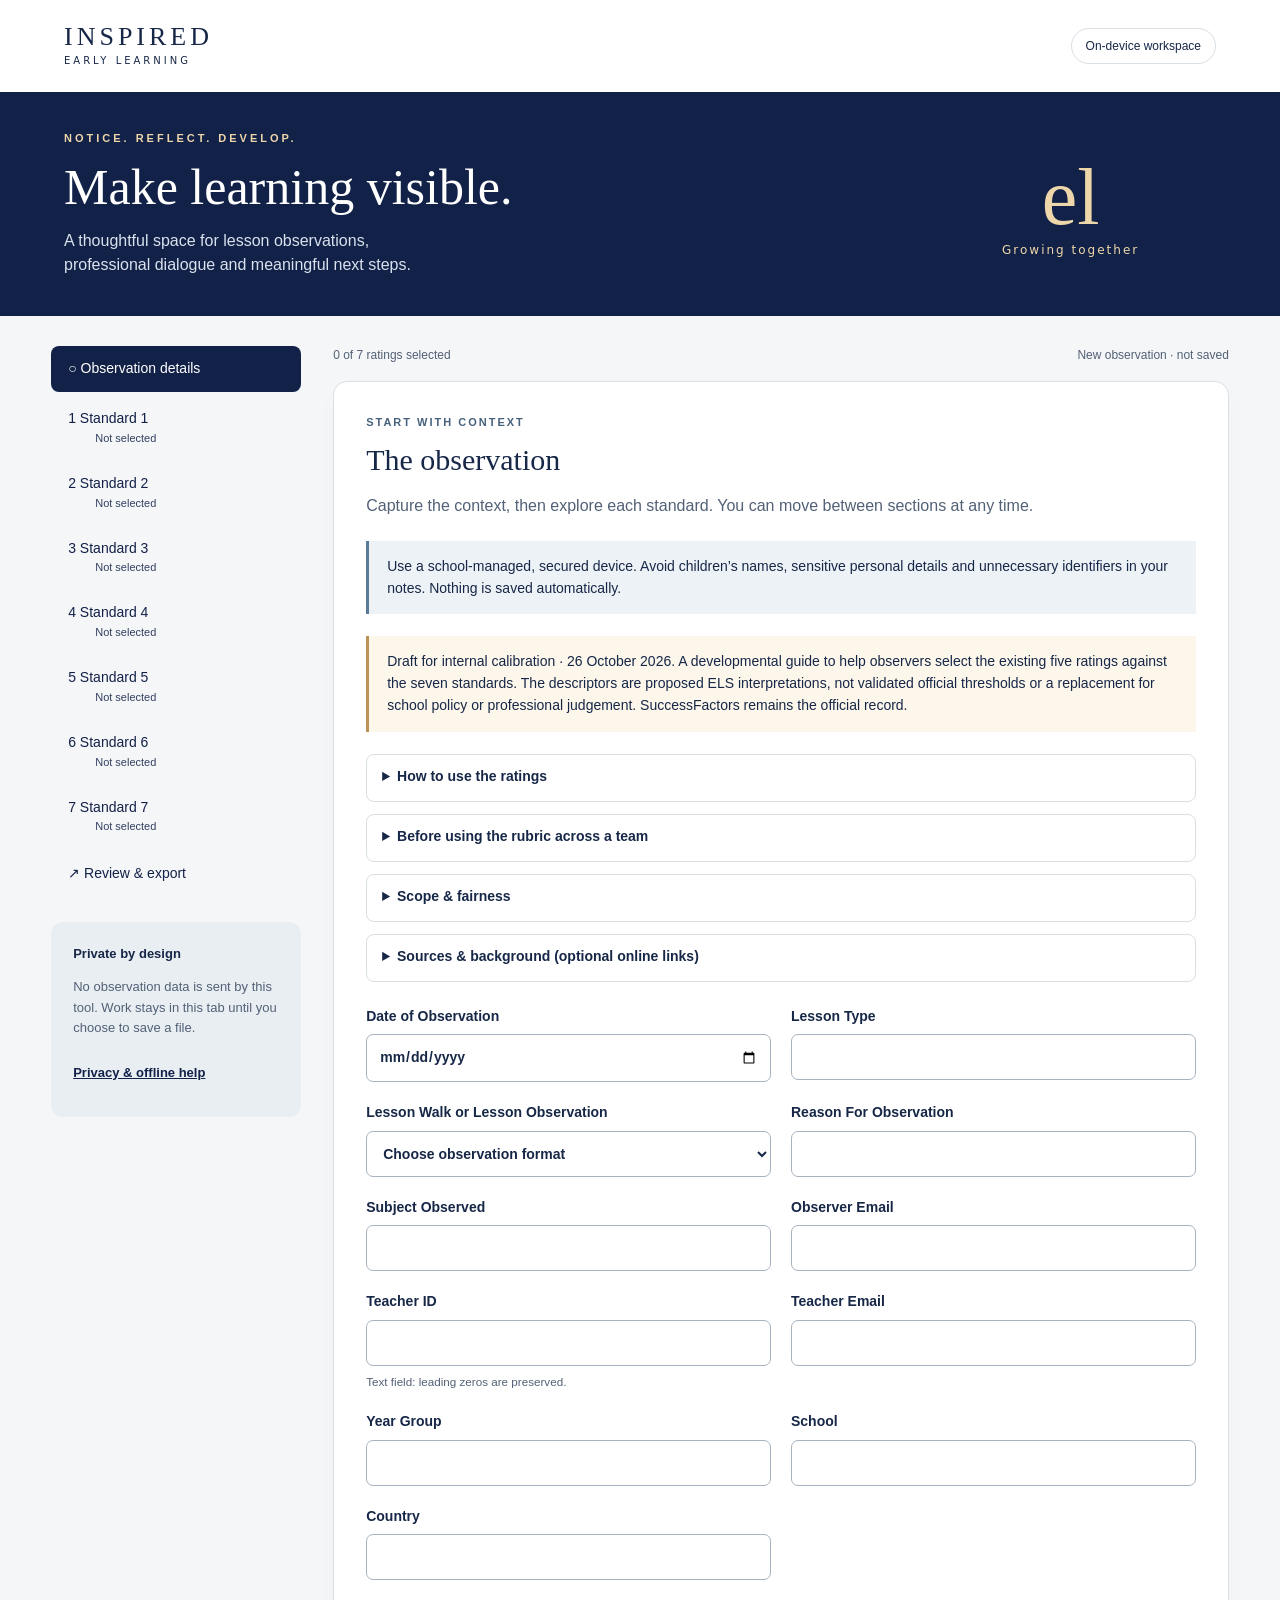
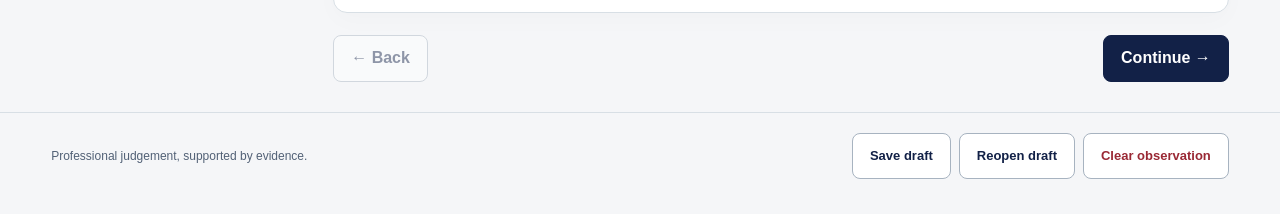
==== offline-laptop.html @ 395533f6 "Publish blank ELS observation companion with offline rubric and local export" ====
<!doctype html><html lang="en"><head><meta charset="utf-8"><meta name="viewport" content="width=device-width,initial-scale=1"><meta name="theme-color" content="#122147"><meta http-equiv="Content-Security-Policy" content="default-src 'none'; script-src 'self' 'unsafe-inline'; style-src 'self' 'unsafe-inline'; img-src 'self' data:; connect-src 'self'; worker-src 'self'; manifest-src 'self'; base-uri 'none'; form-action 'none'"><title>Early Learning • Lesson observation</title><style>:root{--navy:#122147;--blue:#5b7a95;--gold:#eed6ab;--ink:#172747;--muted:#526176;--line:#d8dfe5;--paper:#f5f6f8}*{box-sizing:border-box}body{margin:0;font:16px/1.55 -apple-system,BlinkMacSystemFont,"Segoe UI",sans-serif;color:var(--ink);background:var(--paper)}button,input,textarea,select{font:inherit}button{cursor:pointer;border:1px solid #a7b3c0;border-radius:8px;padding:10px 17px;min-height:46px;background:white;color:var(--navy);font-weight:600}button:hover{background:#edf1f5}button.primary{background:var(--navy);color:white;border-color:var(--navy)}button:disabled{opacity:.45;cursor:default}:focus-visible{outline:3px solid #1b75bb;outline-offset:3px}header{padding:22px max(5vw,20px);display:flex;justify-content:space-between;align-items:center;background:white}.brand{font:26px Georgia,serif;letter-spacing:4px}.brand span{display:block;font:10px/1.8 system-ui;letter-spacing:3px}.privacy-pill{font-size:12px;border:1px solid var(--line);border-radius:30px;padding:8px 14px}.hero{background:var(--navy);color:white;padding:38px max(5vw,20px);display:flex;justify-content:space-between;align-items:center}.eyebrow{font-size:11px;letter-spacing:3px;color:var(--gold);font-weight:700}h1{font:clamp(32px,4vw,50px)/1.15 Georgia,serif;margin:12px 0}h2{font:30px/1.25 Georgia,serif;margin:10px 0 16px}h3{font-size:19px}.hero p{color:#d9e2ee;margin:12px 0 0}.hero-mark{font:80px Georgia;color:var(--gold);text-align:center;padding-right:6vw}.hero-mark span{display:block;font:12px system-ui;letter-spacing:2px}.workspace{max-width:1400px;margin:auto;padding:30px max(4vw,20px);display:grid;grid-template-columns:250px minmax(0,1fr);gap:32px}nav{display:grid;gap:6px}nav button{text-align:left;border:0;background:transparent;font-size:14px;font-weight:500}nav button.active{background:var(--navy);color:white}nav small{display:block;font-size:11px;opacity:.85;margin-left:27px}.privacy-card{padding:22px;background:#e9eef3;border-radius:12px;margin-top:25px;font-size:13px}.privacy-card p{color:var(--muted)}.link{border:0;padding:0;min-height:44px;text-decoration:underline;background:transparent;font-size:13px}.statusbar{display:flex;justify-content:space-between;gap:15px;font-size:12px;color:var(--muted);margin-bottom:16px}section{background:white;padding:32px;border:1px solid var(--line);border-radius:14px;box-shadow:0 8px 24px #12214705}.intro{color:var(--muted);max-width:760px}.section-tag{font-size:11px;letter-spacing:2px;text-transform:uppercase;color:#46617c;font-weight:700}.grid{display:grid;grid-template-columns:1fr 1fr;gap:20px}.field{display:flex;flex-direction:column;gap:7px;font-size:14px;font-weight:600}.field small{font-weight:400;color:var(--muted)}input,select,textarea{width:100%;border:1px solid #a7b3c0;border-radius:7px;padding:11px 12px;background:white;color:var(--ink);min-height:46px}textarea{resize:vertical;min-height:110px;line-height:1.5}.field.wide{grid-column:1/-1}.notice{border-left:3px solid var(--blue);background:#edf2f6;padding:15px 18px;font-size:14px;margin:22px 0}.notice.warm{background:#fcf6eb;border-color:#bc9154}.ratings{border:0;padding:0;margin:26px 0}.ratings legend{font-weight:700;margin-bottom:12px}.rating{display:grid;grid-template-columns:23px 1fr;gap:10px;border:1px solid var(--line);border-radius:9px;padding:16px;margin:10px 0;cursor:pointer}.rating:has(input:checked){background:#eef3f8;border:2px solid var(--navy);padding:15px}.rating input{width:20px;min-height:20px;margin:3px 0;accent-color:var(--navy)}.rating strong{display:block;font-size:15px}.rating p{font-size:14px;color:#46576b;margin:7px 0 0}.navigation{display:flex;justify-content:space-between;margin-top:22px}footer{max-width:1400px;margin:auto;padding:20px max(4vw,20px) 35px;border-top:1px solid var(--line);display:flex;gap:20px;align-items:center;justify-content:space-between;font-size:12px;color:var(--muted)}footer div{display:flex;gap:8px;flex-wrap:wrap}footer button{font-size:13px}.danger{color:#9a2935}.review-item{border-bottom:1px solid var(--line);padding:18px 0}.review-item h3{margin:0}.review-item p{white-space:pre-wrap;overflow-wrap:anywhere}.review-top{display:flex;align-items:center;justify-content:space-between;gap:12px}.badge{font-size:12px;border-radius:20px;background:#edf2f6;padding:6px 10px;display:inline-block;margin-top:8px}.actions{display:flex;gap:12px;flex-wrap:wrap}dialog{border:0;border-radius:14px;max-width:620px;width:calc(100% - 32px);padding:28px;color:var(--ink)}dialog::backdrop{background:#12214788}.dialog-actions{display:flex;justify-content:flex-end;gap:10px;margin-top:25px}.skip{position:absolute;top:-100px}.skip:focus{top:10px;background:white;padding:12px;z-index:10}dl{display:grid;grid-template-columns:1fr 1fr;gap:8px}dt{font-weight:600}dd{margin:0;overflow-wrap:anywhere}.fine{font-size:12px;color:var(--muted)}@media(max-width:900px){.workspace{grid-template-columns:1fr;gap:20px}nav{display:flex;overflow:auto;padding-bottom:8px}nav button{white-space:nowrap;flex-shrink:0}nav small{display:none}.privacy-card{display:block;margin-top:8px;padding:0;background:transparent}.privacy-card strong,.privacy-card p{display:none}.hero-mark{display:none}.workspace{padding:20px}.statusbar{flex-wrap:wrap}footer{flex-direction:column;align-items:flex-start}}@media(max-width:560px){header{padding:16px 20px}.privacy-pill{font-size:10px;padding:6px 9px}.brand{font-size:22px}.hero{padding:28px 20px}.hero p{font-size:14px}.grid{grid-template-columns:1fr}section{padding:22px 18px}.workspace{padding:16px 12px}h2{font-size:26px}footer{padding:20px 14px}.review-top{align-items:flex-start}dl{grid-template-columns:1fr}dd{margin-bottom:10px}}@media print{header,.hero,aside,footer,.navigation,.statusbar,.actions,.review-top button{display:none}.workspace{display:block;padding:0}section{border:0;box-shadow:none}.review-item{break-inside:avoid}}
details{border:1px solid var(--line);border-radius:8px;margin:12px 0;padding:0 15px;font-size:14px}summary{cursor:pointer;min-height:46px;padding:11px 0;font-weight:600}details p{color:#46576b}details a{color:#195d93;text-decoration:underline}.rating{display:block;padding:0 16px}.rating:has(input:checked){padding:0 15px}.rating-choice{display:flex;align-items:center;gap:12px;min-height:58px;cursor:pointer}.rating details{border:0;border-top:1px solid var(--line);border-radius:0;margin:0;padding:0}.rating details summary{font-weight:400;color:#36516b}.rating input{flex-shrink:0}.grid{margin-top:24px}
aside,main,.grid,.field{min-width:0}section{overflow-wrap:anywhere}@media(max-width:900px){.workspace{grid-template-columns:minmax(0,1fr)}}
</style></head><body>
<a href="#main" class="skip">Skip to observation</a><header><div class="brand">INSPIRED <span>EARLY LEARNING</span></div><div class="privacy-pill">On-device workspace</div></header>
<div class="hero"><div><div class="eyebrow">NOTICE. REFLECT. DEVELOP.</div><h1>Make learning visible.</h1><p>A thoughtful space for lesson observations,<br>professional dialogue and meaningful next steps.</p></div><div class="hero-mark" aria-hidden="true">el<span>Growing together</span></div></div>
<div class="workspace"><aside><nav aria-label="Observation steps" id="steps"></nav><div class="privacy-card"><strong>Private by design</strong><p>No observation data is sent by this tool. Work stays in this tab until you choose to save a file.</p><button class="link" id="privacy">Privacy & offline help</button></div></aside><main id="main" tabindex="-1"><div class="statusbar"><span id="progress"></span><span id="saveStatus" role="status">New observation · not saved</span></div><section id="view"></section><div class="navigation"><button id="back">← Back</button><button id="next" class="primary">Continue →</button></div></main></div>
<footer><span>Professional judgement, supported by evidence.</span><div><button id="save">Save draft</button><button id="open">Reopen draft</button><button id="reset" class="danger">Clear observation</button></div></footer><input id="file" type="file" accept=".json,application/json" hidden><dialog id="dialog" aria-labelledby="dialogTitle" aria-describedby="dialogText"><form method="dialog"><h2 id="dialogTitle"></h2><div id="dialogText"></div><div class="dialog-actions"><button value="cancel">Cancel</button><button id="confirm" value="confirm" class="primary">Continue</button></div></form></dialog><script>window.RUBRIC = {"title": "ELS Observation Companion", "subtitle": "Evidence-led feedback for Early Learning heads, teachers and peer observers", "version": "Draft for internal calibration · 26 October 2026", "purpose": "A developmental guide to help observers select the existing five ratings against the seven standards. The descriptors are proposed ELS interpretations, not validated official thresholds or a replacement for school policy or professional judgement. SuccessFactors remains the official record.", "ratingOptions": [{"value": 0, "label": "Not Observed"}, {"value": 1, "label": "Critical Concern"}, {"value": 2, "label": "Has Areas to Develop"}, {"value": 3, "label": "Performing Well"}, {"value": 4, "label": "Outstanding"}], "ratingGuidance": ["Observe naturally occurring play, care routines, transitions and adult-guided experiences. A formal whole-group lesson is not required.", "For each standard, record what the adult did or said and how children responded. Separate direct observation, supplementary evidence and interpretation.", "Choose the best-supported rating for the standard, not a tick-count across the look-fors. Record mixed evidence, relevant context and the reason for the judgement.", "Use 0 - Not Observed when evidence is insufficient or no suitable opportunity arose. It is not zero performance, and it must not be included in an average. Do not use it to hide an observed concern.", "Level 2 identifies specific inconsistent or partially effective practice. Level 1 requires evidence of a serious failure in the relevant standard, not simply an area for improvement or a child finding something difficult.", "Level 3 is secure, effective practice. Level 4 requires convincing evidence of the additional precision, inclusion, agency or impact described, not merely the absence of a development point.", "Consider developmental starting points, language, disability, communication preferences and context. Judge the adult's opportunities and support, not uniform child attainment or progress at the same pace.", "Do not equate quality with expensive decor, silence, worksheets, early formal academics, English-only fluency or identical finished products.", "A short observation cannot establish progress over time or all aspects of professionalism. Identify what needs follow-up; do not invent evidence or force a judgement.", "The tool does not calculate an overall score. A serious concern must not be averaged away by stronger practice elsewhere.", "Follow the school's safeguarding procedures immediately where a safety or welfare concern arises. Recording a rating is not a substitute for reporting or acting.", "Use feedback to agree an evidenced strength, a manageable next step, appropriate support and a review date. Before consequential use, moderate judgements and consider evidence beyond one brief visit."], "calibration": {"title": "Before using the rubric across a team", "steps": ["Read a shared anonymised observation account and select ratings independently.", "Compare the evidence supporting each judgement, not personal impressions of the teacher.", "Discuss differences against the descriptors and identify where more evidence is needed.", "Pilot the wording with heads and teachers, then agree any school-level refinements before formal implementation."]}, "recordingPrompts": {"evidence": "What did the adult do or say? How did children respond? Include the context and distinguish observed from reported evidence.", "strengths": "Which practice worked well, and what evidence shows its effect?", "development": "What is the priority next step, what support is needed and how will improvement be recognised?", "teacherReflection": "What was your intention? What helped, what surprised you and what would you change?", "followUp": "What further evidence or agreed action is needed, who will support it and when will it be reviewed?"}, "sources": [{"title": "User-supplied observation export: els data.xlsx", "detail": "Export!L1:R1 supplies the exact seven standard titles; ratings in L2:R6 supply the existing five categories. No employee records are included in this tool."}, {"title": "Department of Basic Education (2015), The South African National Curriculum Framework for children from Birth to Four", "url": "https://www.education.gov.za/Portals/0/Documents/curriculum%20docs/NCF%202018/NCF%20English%202018%20web.pdf", "detail": "Background for flexible, holistic early learning within its birth-to-four scope. The 2018 URL contains the framework dated February 2015."}, {"title": "NAEYC, DAP: Observing, Documenting, and Assessing Children's Development and Learning", "url": "https://www.naeyc.org/resources/position-statements/dap/assessing-development/", "detail": "Background for ongoing, culturally and linguistically responsive observation that informs teaching. The proposed rubric is not endorsed or validated by NAEYC or DBE."}, {"title": "England: Department for Education, Development Matters (updated September 2023)", "url": "https://www.gov.uk/government/publications/development-matters--2/development-matters", "detail": "International cross-check for flexible planning, meaningful play, appropriate adult scaffolding and proportionate assessment. Non-statutory guidance for England, not an international teacher-rating scale."}, {"title": "Aotearoa New Zealand: Te Whāriki, assessment, planning and evaluation", "url": "https://tewhariki.tahurangi.education.govt.nz/assessment-planning-and-evaluation/5637165598.p", "detail": "International cross-check for noticing, responding and revisiting learning, child agency, family perspectives and evidence over time. Respect its bicultural context; these proposed ratings are not part of Te Whāriki."}, {"title": "United States: NAEYC, DAP teaching to enhance each child’s development and learning", "url": "https://www.naeyc.org/resources/position-statements/dap/enhance-development", "detail": "International cross-check for intentional teaching, choice, guided and self-directed play, inclusive access and culturally and linguistically responsive practice. NAEYC does not endorse this rubric."}], "exportCaveat": "The spreadsheet supports review and entry into SuccessFactors. It is not a verified automatic-import template. The supplied export has an apparent final-column heading error: AF1 repeats Standard Six: Areas of Development beside Standard Seven: Areas of Strength. Confirm the official mapping before any automated import.", "scopeNotes": ["Use the standard titles as authoritative headings; do not treat the sample appraisal narratives as calibrated exemplars.", "Apply expectations within the observed adult's role and opportunity, including teaching assistants or caregivers where relevant. Do not penalise responsibilities they do not hold.", "Collect only necessary information. Avoid child names and sensitive family or health details in routine observation notes; use the school's appropriate confidential processes where required."], "standards": [{"id": 1, "title": "Standard One: Sets high expectations and stretches and challenges every student", "elsInterpretation": "Every child is seen as capable and offered worthwhile, achievable next steps through play, exploration and growing independence, with appropriate support.", "lookFors": ["Expectations reflect individual starting points, interests and developmental readiness.", "Adult language, meaningful choices and responsibilities communicate confidence in children's capability.", "Accessible spaces and materials enable participation rather than simply looking attractive.", "Invitations, questions and problems extend thinking or skills without rushing formal academic learning."], "ratings": [{"value": 0, "label": "Not Observed", "descriptor": "There was no suitable opportunity, or too little evidence, to judge the match between expectations, access and challenge. Record what was seen and what needs checking. This is not a low performance rating, and an attractive room alone is not enough evidence to judge the standard.", "evidenceExample": "The observer sees prepared resources before children arrive, but cannot yet see how the adult uses them to support participation or challenge."}, {"value": 1, "label": "Critical Concern", "descriptor": "Observed expectations substantially and repeatedly mismatch children's needs or capabilities, seriously restricting participation or learning. The adult dismisses children's attempts, prevents them from trying, or persists with overwhelming demands without appropriate support. Alternatively, despite clear evidence of children's capabilities, opportunities remain persistently and substantially below their needs, seriously restricting learning. Record the impact and distinguish adult practice from constraints outside their control.", "evidenceExample": "Children repeatedly show that a task is inaccessible; the adult insists on identical outcomes, offers no workable support and dismisses their attempts."}, {"value": 2, "label": "Has Areas to Develop", "descriptor": "The adult encourages children and provides some suitable opportunities, but expectations, access or challenge are uneven. Some children receive useful support while others wait, repeat an already-secure task or have adults take over. Choices may be superficial or challenge may mean only more of the same. Identify which children or situations need a better entry point or extension.", "evidenceExample": "A construction invitation engages several children, but those ready for a harder problem only receive more blocks while another child's building is completed by the adult."}, {"value": 3, "label": "Performing Well", "descriptor": "The adult communicates belief in children's capability and provides accessible, purposeful experiences matched to their starting points. Meaningful choices, appropriate responsibilities and playful challenges encourage children to attempt, persevere and think. Support enables participation without routinely taking over; children who are ready can explore a worthwhile next step. Different outcomes and ways of participating are welcomed.", "evidenceExample": "Children build bridges for toy animals. The adult offers an accessible starting point to one child and invites another to test a longer span, allowing both to decide how to proceed."}, {"value": 4, "label": "Outstanding", "descriptor": "Across the available evidence, the adult skilfully combines ambitious individual next steps, inclusive access and genuine agency. Challenge grows from children's ideas and emerging capabilities; children investigate alternatives, refine approaches or use skills in new ways. The adult anticipates barriers and widens opportunities for less-visible children as well as confident contributors. The judgement rests on sustained quality and effect, not one impressive activity.", "evidenceExample": "As children test their bridges, the adult draws in different ideas and adjusts support so children choose new tests, revise designs and increasingly direct the investigation."}], "evidencePrompts": ["What makes this a worthwhile next step for these children, rather than repetition or an unrealistic demand?", "Who had meaningful choices and access, and who needed a different entry point or greater challenge?", "What did children attempt, reconsider or discover in response?"], "toddlerExample": "During filling and emptying, the adult offers reachable containers and a different-sized opening. Gestures, repeated attempts and requesting help can show challenge; spoken explanations are unnecessary.", "preschoolExample": "Children build a bridge for toy animals, test its strength and choose changes, with different supports rather than an expectation of identical bridges."}, {"id": 2, "title": "Standard Two: Uses responsive teaching which promotes excellent progress and outcomes", "elsInterpretation": "The adult notices children's responses, adjusts teaching and checks whether the adjustment helps. Progress is considered from each child's starting point, with evidence over time where available.", "lookFors": ["The adult listens and observes actions, gestures and communication, not only confident spoken answers.", "Pace, language, materials, grouping, support or challenge change in response to evidence.", "Modelling, prompts, dialogue and feedback help children try, think and act rather than simply receive an answer.", "The adult checks the effect of support and uses appropriate follow-up evidence to understand progress."], "ratings": [{"value": 0, "label": "Not Observed", "descriptor": "There is insufficient evidence of how the adult responds to children's learning. Record what further interaction or follow-up evidence is needed. A short visit may show responsive teaching without establishing progress over time; state that limit rather than claiming long-term outcomes. Lack of opportunity is not evidence of poor practice.", "evidenceExample": "A short visit captures children settling into an activity, but not enough adult-child interaction to judge how the adult adapts teaching."}, {"value": 1, "label": "Critical Concern", "descriptor": "The adult repeatedly ignores clear evidence of confusion, inaccessibility or disengagement and continues an unsuitable approach, substantially limiting learning. Responses dismiss attempts, routinely take over or prevent further thinking. When relevant longer-term evidence is available, clear unmet needs are disregarded rather than acted upon. Record what was observed and its effect, without inferring failure from a child's difficulty alone.", "evidenceExample": "Several children show they do not understand the instruction; the adult repeats it more forcefully without changing language, modelling or access, and prevents attempts at an alternative."}, {"value": 2, "label": "Has Areas to Develop", "descriptor": "The adult notices some responses and makes some useful changes, but checking and adaptation are inconsistent or delayed. They may rely mainly on confident speakers, provide generic praise or give help without checking its effect. Some children benefit while others remain unsure or insufficiently challenged. Feedback identifies a specific adjustment and how its effectiveness could be checked.", "evidenceExample": "The adult notices difficulty and models the task, but moves on without checking whether the child can now attempt it or needs different support."}, {"value": 3, "label": "Performing Well", "descriptor": "The adult observes and listens to different children, then adjusts teaching in response. Appropriate modelling, prompts, gestures, dialogue and feedback help children try again or extend their thinking. The adult allows response time and checks whether the change helps, maintaining suitable challenge. Where follow-up evidence is available, it shows next steps informed by children's own starting points rather than uniform attainment.", "evidenceExample": "After noticing a child struggle to stack pieces, the adult stabilises the base, models once and pauses; the next attempt informs whether support is maintained or reduced."}, {"value": 4, "label": "Outstanding", "descriptor": "Responsive teaching is precise and sustained across the available evidence. The adult tests assumptions, notices less-visible responses and refines adjustments after checking their effect. Support is sensitively reduced or changed so children increasingly direct their thinking and action. Relevant evidence across occasions, where available, shows how teaching is refined to promote meaningful individual progress; a single visit alone cannot establish that longer-term impact.", "evidenceExample": "An unexpected sorting rule prompts shared investigation. The adult checks different children's reasoning, offers a contrasting object and adjusts support again as children test and refine their ideas."}], "evidencePrompts": ["What did the adult notice, what changed, and what happened for the child afterwards?", "Whose understanding was checked through actions, gestures, language or attempted strategies?", "What is evidenced in this visit, and what claim about progress needs evidence from another occasion?"], "toddlerExample": "The adult responds to a child's difficulty with a stacking piece, changes the support and watches the next attempt before deciding what to do next.", "preschoolExample": "Children sort using an unexpected rule; the adult asks them to show it, offers a contrasting object and adapts the next invitation rather than correcting them immediately."}, {"id": 3, "title": "Standard Three: Subject and curriculum knowledge", "elsInterpretation": "The adult uses accurate knowledge of early learning and the curriculum to make ideas accessible and offer appropriate next possibilities, rather than expecting identical milestones from every child.", "lookFors": ["Accurate language, explanations and demonstrations in meaningful play, routines and exploration.", "Connections between individual children's existing understanding and accessible next possibilities.", "Recognition of ideas expressed through home languages, movement, gesture and communication supports.", "Materials, questions and scaffolds that deepen exploration without replacing children's thinking."], "ratings": [{"value": 0, "label": "Not Observed", "descriptor": "The available evidence is too limited to judge subject and curriculum knowledge, accuracy or use of developmental progression. Record what was seen and what needs checking. Do not treat limited visibility as weak knowledge or expect children to demonstrate particular attainment during the visit.", "evidenceExample": "A brief arrival interaction provides too little evidence of relevant explanations, demonstrations or curriculum decisions to judge the standard."}, {"value": 1, "label": "Critical Concern", "descriptor": "Observed explanations, demonstrations or expectations contain significant inaccuracies or are markedly mismatched to children's ways of learning and communicating. The adult persists despite clear evidence of misunderstanding or exclusion, materially undermining participation or developing understanding. Identify the specific practice and impact. A minor factual slip, promptly corrected, or an unfamiliar approach is not in itself Critical Concern.", "evidenceExample": "Across repeated shape comparisons, the adult insists rotated triangles are not triangles, rejects children's valid demonstrations and requires them to copy the false rule, materially undermining their developing understanding."}, {"value": 2, "label": "Has Areas to Develop", "descriptor": "Knowledge is broadly accurate, but connections, explanations or next steps are uneven. Opportunities to build on children's interests, understanding or communication are missed, and scaffolds sometimes simplify unnecessarily or move ahead too quickly. Children can participate, but exploration or understanding is not consistently extended. Identify the particular knowledge or application that needs strengthening.", "evidenceExample": "The adult names full and empty accurately but repeats the labels after a child begins comparing amounts, missing an opportunity to explore more and less."}, {"value": 3, "label": "Performing Well", "descriptor": "The adult uses accurate knowledge to connect learning with children's play, experiences and current understanding. Language, materials and demonstrations make ideas accessible through appropriate communication routes. Scaffolds offer manageable challenge without prescribing identical outcomes. Children can investigate and express ideas, and their responses inform whether the adult clarifies, extends or steps back.", "evidenceExample": "As children roll objects, the adult accurately describes movement, offers contrasting shapes and supports spoken or gestured predictions; children try ideas and notice differences."}, {"value": 4, "label": "Outstanding", "descriptor": "Accurate knowledge is used with particularly perceptive responsiveness to emerging ideas, unexpected questions or misconceptions. Precise connections and varied representations deepen exploration while preserving children's agency and inclusive access. Observed responses show children developing, revising or using ideas in new ways. Distinction rests on the quality and effect of these interactions, not accelerated content or universal mastery.", "evidenceExample": "A child's claim that heavy objects always sink prompts accessible comparisons; the adult supports predictions and revisiting explanations as children discover a heavy object that floats."}], "evidencePrompts": ["What did the adult say, demonstrate or select, and how accurate and accessible was it?", "What showed the child's current thinking, and how was it connected to an appropriate next possibility?", "How did children respond through language, gesture, movement or communication support?"], "toddlerExample": "A toddler fills and tips a container. The adult names actions, offers a second container and follows interest in comparing what each holds, without expecting counting or verbal explanations.", "preschoolExample": "Children investigate ramps. The adult introduces accurate language about steepness and distance and helps compare attempts while keeping children's own questions central."}, {"id": 4, "title": "Standard Four: Pedagogy and planning", "elsInterpretation": "Purposeful, flexible experiences, routines and environments combine child-led exploration with appropriate adult support. Planning is judged through thoughtful decisions and practice, not paperwork alone.", "lookFors": ["A developmentally appropriate purpose evident in experiences, routines, interactions or relevant planning context.", "Accessible spaces, materials and transitions that support participation, choice and exploration.", "A responsive balance of child-led play and purposeful adult modelling, questioning or direct support.", "Adaptation of pace, sequence, grouping or resources to children's responses and access needs."], "ratings": [{"value": 0, "label": "Not Observed", "descriptor": "There is insufficient evidence to judge the purpose, organisation or responsiveness of pedagogy and planning. Record the limits of the sample and a relevant follow-up question. Do not equate an unseen written plan with absent planning or ineffective teaching; intentions may be evident through interactions and decisions.", "evidenceExample": "Only the final moments of collection time were observed, with too little context to establish learning intentions, sequencing or pedagogical choices."}, {"value": 1, "label": "Critical Concern", "descriptor": "Observed organisation or teaching creates substantial barriers to participation or learning. Expectations, resources or pacing are markedly inappropriate, and the adult continues despite clear distress, exclusion or inability to engage. Control replaces meaningful agency, or absent adult support leaves children unable to access the experience. Describe the barrier and impact; a different teaching style alone is not a concern.", "evidenceExample": "Toddlers are kept in a prolonged adult-led task despite repeated distress and attempts to leave; no movement, alternative participation or responsive change is offered."}, {"value": 2, "label": "Has Areas to Develop", "descriptor": "Experiences have a recognisable purpose and some suitable opportunities for play, but organisation, sequencing or adult involvement is inconsistent. Resources, transitions or grouping create avoidable interruptions, or cues to adjust support and challenge are missed. Some engagement, choice or access is reduced. Specify the pedagogical decision to improve rather than assuming that more adult direction is needed.", "evidenceExample": "Children begin a purposeful building challenge, but limited materials and a lengthy explanation lead some to disengage; the adult adjusts only after repeated cues."}, {"value": 3, "label": "Performing Well", "descriptor": "Purposeful experiences and routines are coherently organised, with accessible resources and appropriate pacing. The adult balances child-led exploration with timely modelling, questions or direct support, adapting sequence or participation options when children's responses warrant it. Children make choices, remain meaningfully involved and encounter manageable challenge. Planning is evident in thoughtful decisions and responsive practice.", "evidenceExample": "During construction play, accessible materials support different approaches; the adult models a joining technique when requested, then steps back as children continue their own designs."}, {"value": 4, "label": "Outstanding", "descriptor": "Purpose, environment and adult contribution work together with exceptional responsiveness. The adult anticipates access barriers and adapts sensitively to emerging interests or challenge without losing meaningful direction. Modelling, collaboration and independent exploration are finely judged. Children sustain or deepen involvement, shape the experience and access challenge through different routes; elaborate resources and polished displays are not required.", "evidenceExample": "Children turn construction into bridge testing; the adult reorganises materials, offers optional stability demonstrations and supports varied roles, enabling children to refine their own designs."}], "evidencePrompts": ["What purpose was evident, and how did resources, sequence and adult contribution support it?", "Which children could choose, participate and access challenge, and what barriers were visible?", "What prompted the adult to intervene, adapt or step back, and what changed for children?"], "toddlerExample": "Reachable containers support filling play. The adult models when helpful and reduces crowding when toddlers signal frustration, allowing each to continue exploring in their own way.", "preschoolExample": "Children plan a pretend cafe. The adult supports accessible roles, introduces a writing or number tool when it serves the play and adapts as children's ideas develop."}, {"id": 5, "title": "Standard Five: Assessment, monitoring and interventions", "elsInterpretation": "The adult notices and interprets children's participation, thinking and communication, chooses proportionate support and revisits its effect. Everyday evidence informs next steps without unnecessary testing or labelling.", "lookFors": ["Observation and listening distinguish what a child did or communicated from the adult's interpretation.", "Interpretation considers context, strengths, language, communication and access needs.", "Purposeful support is linked to an observed learning need, barrier or emerging understanding.", "The adult revisits responses, adjusts support and uses appropriate records or follow-up evidence when available."], "ratings": [{"value": 0, "label": "Not Observed", "descriptor": "The sample does not reveal enough of the observation, interpretation, response and review process to judge. A support decision may have occurred before the visit or its effect may not yet be visible. Record the evidence gap and a follow-up question. Missing records or an unobserved intervention alone do not demonstrate weak assessment.", "evidenceExample": "Adapted materials are offered, but the brief visit gives no evidence of the observation informing them, their intended purpose or the child's response."}, {"value": 1, "label": "Critical Concern", "descriptor": "The adult disregards clear evidence of difficulty or exclusion, makes consequential unsupported judgements, or persists with inappropriate support despite adverse responses. Assessment demands or interpretations substantially misrepresent the child's communication or understanding, restricting meaningful access or causing avoidable distress. Record the specific practice and impact; do not infer a diagnosis or treat difference as deficit.", "evidenceExample": "The adult treats home-language use as proof of not understanding and removes a child from shared problem-solving despite gestures showing relevant ideas."}, {"value": 2, "label": "Has Areas to Develop", "descriptor": "The adult notices some relevant cues and offers generally appropriate support, but interpretation, response or review is inconsistent. Adjustments may be generic, delayed or insufficiently linked to the observed need. Children receive some help, but its usefulness is not checked when an opportunity arises. Identify the missing link rather than requiring more paperwork or formal testing.", "evidenceExample": "After noticing difficulty with a joining tool, the adult offers another tool but does not check whether it enables the child to continue building."}, {"value": 3, "label": "Performing Well", "descriptor": "The adult notices specific evidence, considers its meaning in context and chooses a proportionate response. Support builds on strengths and addresses an observed need without unnecessary labelling or removal from play. Its effect is checked when possible and support adjusted, or a sensible next check identified. Relevant records and follow-up evidence inform next steps where available; progress claims stay within the evidence.", "evidenceExample": "The adult notices repeated difficulty joining pieces, models a grip and watches the next attempt; adapted pieces then help the child continue independently."}, {"value": 4, "label": "Outstanding", "descriptor": "The adult interprets subtle or conflicting evidence thoughtfully, checking assumptions through accessible opportunities rather than premature conclusions. Targeted support is precise, minimally intrusive and responsive to agency. Its effect is revisited and support refined or withdrawn appropriately. Available evidence informs purposeful next steps and shows improved access, participation or understanding; distinction rests on assessment quality, not record volume or unverified long-term gains.", "evidenceExample": "When a child avoids group storytelling, the adult checks understanding through puppets, notices confident responses, adjusts participation options and revisits whether the child can contribute comfortably."}], "evidencePrompts": ["What exactly did the child do or communicate, and which interpretations remain uncertain?", "What support followed, and why was it appropriate to this child and context?", "What response was observed, or what follow-up will check whether the support helps?"], "toddlerExample": "A toddler repeatedly abandons a posting toy. The adult notices an awkward opening, changes the toy's position and watches the next attempt before deciding whether further support is needed.", "preschoolExample": "A child contributes little to a group story. Pictures, puppets or home-language resources help the adult check understanding and adapt participation, then review the child's response."}, {"id": 6, "title": "Standard Six: Student welfare and classroom management", "elsInterpretation": "Children feel safe, known and included. Adults protect dignity, respond to emotions and support growing independence through predictable, flexible routines.", "lookFors": ["Warm, respectful interactions and active supervision throughout play, care and transitions.", "Co-regulation, positive guidance and reasonable adjustments rather than shame, threats or forced compliance.", "Accessible routines and choices that support participation, autonomy and safe independence.", "Prompt, appropriate responses to distress, risk and safeguarding concerns within the adult's role."], "ratings": [{"value": 0, "label": "Not Observed", "descriptor": "There is not enough relevant evidence to judge this standard. Record which routines or interactions were seen and what further evidence is needed. Do not treat an uneventful short visit as proof that all welfare procedures are secure, or use this option to avoid recording a concern that was observed.", "evidenceExample": "The observer arrives as the session ends; too little interaction or supervision is seen to judge. A further observation is needed."}, {"value": 1, "label": "Critical Concern", "descriptor": "Observed practice presents a serious risk to children's safety, dignity or emotional security, or basic supervision and respectful guidance are substantially absent. A single serious incident is sufficient to require immediate action; repetition or evidence of actual harm is not required. Examples include humiliating responses, unsafe handling, ignoring significant distress or inadequate supervision. Follow the school's safeguarding procedures immediately, without waiting for a rating discussion.", "evidenceExample": "An adult humiliates a distressed child rather than responding safely and supportively. The observer records the words and actions and reports the concern promptly."}, {"value": 2, "label": "Has Areas to Develop", "descriptor": "Relationships are generally caring and basic routines are present, but guidance, supervision arrangements or support for regulation and participation are inconsistent. Some children wait unnecessarily, receive repeated corrections or struggle to access routines without useful support. The evidence indicates a specific improvement need rather than a serious safety or dignity failure; any such failure must be escalated separately.", "evidenceExample": "A long transition leads to repeated corrections. Visual cues and individual support are offered only after several children become distressed or disengaged."}, {"value": 3, "label": "Performing Well", "descriptor": "The adult maintains respectful relationships, active supervision and predictable, developmentally appropriate routines. They notice distress, offer calm co-regulation and adapt guidance to individual communication and support needs. Children can make appropriate choices, seek help and practise independence. Transitions and boundaries protect safety without expecting silence, immobility or identical behaviour from every child.", "evidenceExample": "The adult prepares children for a transition, supports one child with a visual cue and offers calm reassurance while others move safely to the next activity."}, {"value": 4, "label": "Outstanding", "descriptor": "Secure, inclusive practice is sustained across the available evidence. The adult anticipates barriers, adjusts routines sensitively and skilfully helps children develop their own regulation, communication and problem-solving strategies. Children increasingly use familiar supports, seek help and care for one another in developmentally appropriate ways. This judgement rests on the quality of support and its effect, not a perfectly quiet group.", "evidenceExample": "Across play and a difficult transition, the adult's timely adaptations help children communicate needs, recover from distress and rejoin at their own pace without exclusion or shame."}], "evidencePrompts": ["What did the adult do when a child needed reassurance, a boundary or help to participate, and how did the child respond?", "How were supervision, transitions, dignity and individual access maintained?", "What is directly observed, and which welfare procedures need separate verification?"], "toddlerExample": "An adult names an emotion, stays close and offers a familiar object or simple choice, allowing time to settle rather than demanding immediate compliance.", "preschoolExample": "An adult supports children to explain a conflict using words, gesture or pictures, agree a safe next step and return to play."}, {"id": 7, "title": "Standard Seven: Professionalism", "elsInterpretation": "The adult acts ethically, reflects on practice and works constructively with colleagues and families within agreed responsibilities. Evidence beyond the observation is often needed.", "lookFors": ["Respectful, confidential and ethical communication about children, families and colleagues.", "Preparedness, appropriate use of resources and reliable fulfilment of agreed role responsibilities.", "Constructive collaboration, clear adult roles and openness to feedback.", "Reflection and professional learning that lead to a specific, evidenced improvement in practice."], "ratings": [{"value": 0, "label": "Not Observed", "descriptor": "The available evidence is too limited to judge professionalism fairly. A short classroom visit may reveal collaboration or preparedness but not communication with families, reliability over time or responses to feedback. Record the aspects seen and arrange appropriate follow-up evidence. Absence of an opportunity to demonstrate a responsibility is not evidence of poor professionalism.", "evidenceExample": "The observer sees a prepared activity, but has no evidence of agreed responsibilities, collaborative work or professional reflection beyond this short visit."}, {"value": 1, "label": "Critical Concern", "descriptor": "Specific, substantiated evidence shows a serious breach of professional responsibility or conduct, such as a significant confidentiality breach, discriminatory treatment or failure to act on a safeguarding concern. Do not infer this rating from personality, hearsay or disagreement alone. Record facts and follow the relevant safeguarding or management process; the rubric does not determine disciplinary outcomes.", "evidenceExample": "A serious confidentiality breach is directly observed and recorded factually. The concern is referred through the school's agreed process rather than left only in observation feedback."}, {"value": 2, "label": "Has Areas to Develop", "descriptor": "Professional conduct is broadly respectful, but evidence identifies inconsistent preparation, communication, collaboration or fulfilment of an agreed responsibility. Reflection may describe events without identifying an actionable change, or agreed feedback is not yet reliably translated into practice. Specify the responsibility, evidence and support needed. Do not judge commitment through optional social attendance, personal style or unpaid extra work.", "evidenceExample": "Unclear agreed roles leave two adults duplicating an activity while another group waits; the post-observation discussion identifies a need for joint preparation and clearer communication."}, {"value": 3, "label": "Performing Well", "descriptor": "Available evidence shows respectful, ethical conduct, appropriate preparation and constructive collaboration. The adult fulfils evidenced role responsibilities, protects confidentiality, seeks or responds to relevant feedback and identifies practical next steps. Communication with families and colleagues is clear and appropriate where there is evidence to assess it. They understand when to seek guidance and act within their role.", "evidenceExample": "Adults share clear roles, discuss a child's needs privately and use feedback to agree a specific adjustment and review date."}, {"value": 4, "label": "Outstanding", "descriptor": "Evidence across relevant interactions and follow-up demonstrates consistently strong professional judgement and reflection that improves practice. The adult evaluates the impact of changes, seeks appropriate perspectives and contributes constructively to shared learning within their role. Their collaboration strengthens continuity for children and colleagues. This is not awarded for popularity, long working hours or responsibilities the adult has not had an opportunity to demonstrate.", "evidenceExample": "A follow-up discussion and records show how feedback led to an agreed change, how its effect on children was reviewed and how useful learning was shared with colleagues."}], "evidencePrompts": ["Which professional responsibilities are evidenced, by what source and over what period?", "What feedback or reflection led to a change, and what evidence shows its effect?", "Does the adult have the role, resources and opportunity to demonstrate the expectation?"], "toddlerExample": "The adult shares a relevant care or communication observation privately with the responsible colleague and agrees how the child's routine will remain consistent.", "preschoolExample": "The adult and colleague review children's responses to an investigation and agree a better question or resource for the next session."}], "internationalContext": "The rubric is a proposed local synthesis informed by early-years principles from South Africa, the United States, England and Aotearoa New Zealand. These frameworks have different purposes and contexts. None defines or validates the five employee-performance ratings used here."};
</script><script>/* Dependency-free data model and typed OOXML export. No formulas or external links. */
(function(root){
const headings=['Standard One: Sets high expectations and stretches and challenges every student','Standard Two: Uses responsive teaching which promotes excellent progress and outcomes','Standard Three: Subject and curriculum knowledge','Standard Four: Pedagogy and planning','Standard Five: Assessment, monitoring and interventions','Standard Six: Student welfare and classroom management','Standard Seven: Professionalism'];
const labels=['0 - Not Observed','1- Critical Concern','2 - Has Areas to Develop','3 - Performing Well','4 - Outstanding'];
const fields=['Date of Observation','Lesson Type','Lesson Walk or Lesson Observation','Reason For Observation','Subject Observed','Observer Email','Teacher ID','Teacher Email','Year Group','School','Country'];
const blank=()=>({format:'inspired-els-observation',version:1,metadata:Object.fromEntries(fields.map(f=>[f,''])),standards:headings.map(()=>({rating:null,evidence:'',strengths:'',development:''}))});
function validate(x){if(!x||x.format!=='inspired-els-observation'||x.version!==1||!x.metadata||!Array.isArray(x.standards)||x.standards.length!==7)throw Error('This is not a supported observation draft.');const out=blank();for(const f of fields){if(typeof x.metadata[f]!=='string'||x.metadata[f].length>32767)throw Error('Invalid metadata field.');out.metadata[f]=x.metadata[f];}out.standards=x.standards.map(s=>{if(!s||!(s.rating===null||Number.isInteger(s.rating)&&s.rating>=0&&s.rating<=4))throw Error('Invalid rating.');let v={rating:s.rating};for(const k of ['evidence','strengths','development']){if(typeof s[k]!=='string'||s[k].length>32767)throw Error('Invalid observation text.');v[k]=s[k];}return v;});return out;}
function xml(s){return String(s).replace(/[\u0000-\u0008\u000B\u000C\u000E-\u001F\uFFFE\uFFFF]/g,'').replace(/&/g,'&amp;').replace(/</g,'&lt;').replace(/>/g,'&gt;').replace(/"/g,'&quot;').replace(/'/g,'&apos;');}
const enc=new TextEncoder();function crc32(a){let c=~0;for(const b of a){c^=b;for(let j=0;j<8;j++)c=(c>>>1)^((c&1)?0xedb88320:0);}return(c^~0)>>>0;}
function zip(files){let parts=[],central=[],offset=0;const h=(n)=>{let b=new Uint8Array(n);return[b,new DataView(b.buffer)];};for(const [name,value]of Object.entries(files)){let n=enc.encode(name),d=enc.encode(value),c=crc32(d),[a,v]=h(30);v.setUint32(0,0x04034b50,true);v.setUint16(4,20,true);v.setUint32(14,c,true);v.setUint32(18,d.length,true);v.setUint32(22,d.length,true);v.setUint16(26,n.length,true);parts.push(a,n,d);let[b,w]=h(46);w.setUint32(0,0x02014b50,true);w.setUint16(4,20,true);w.setUint16(6,20,true);w.setUint32(16,c,true);w.setUint32(20,d.length,true);w.setUint32(24,d.length,true);w.setUint16(28,n.length,true);w.setUint32(42,offset,true);central.push(b,n);offset+=30+n.length+d.length;}let size=central.reduce((n,a)=>n+a.length,0),[e,v]=h(22);v.setUint32(0,0x06054b50,true);v.setUint16(8,Object.keys(files).length,true);v.setUint16(10,Object.keys(files).length,true);v.setUint32(12,size,true);v.setUint32(16,offset,true);let all=[...parts,...central,e],out=new Uint8Array(all.reduce((n,a)=>n+a.length,0)),p=0;for(let a of all){out.set(a,p);p+=a.length;}return out;}
function col(i){let s='';for(i++;i;i=Math.floor((i-1)/26))s=String.fromCharCode(65+(i-1)%26)+s;return s;}
function sheet(rows,width=30){return '<?xml version="1.0" encoding="UTF-8" standalone="yes"?><worksheet xmlns="http://schemas.openxmlformats.org/spreadsheetml/2006/main"><sheetViews><sheetView workbookViewId="0"><pane ySplit="1" topLeftCell="A2" activePane="bottomLeft" state="frozen"/></sheetView></sheetViews><cols><col min="1" max="'+Math.max(...rows.map(r=>r.length))+'" width="'+width+'" customWidth="1"/></cols><sheetData>'+rows.map((row,r)=>'<row r="'+(r+1)+'"'+(r===0?' ht="60" customHeight="1"':'')+'>'+row.map((value,c)=>'<c r="'+col(c)+(r+1)+'" s="'+(r===0?1:0)+'" t="inlineStr"><is><t xml:space="preserve">'+xml(value)+'</t></is></c>').join('')+'</row>').join('')+'</sheetData></worksheet>';}
function workbook(d){validate(d);let headers=[...fields,...headings,...headings.flatMap(h=>[h.split(':')[0]+' Strengths',h.split(':')[0]+' Development'])];let values=[...fields.map(f=>d.metadata[f]),...d.standards.map(s=>s.rating===null?'':labels[s.rating]),...d.standards.flatMap(s=>[s.strengths,s.development])];let evidence=[['Standard','Observer-selected rating','Evidence / context'],...headings.map((h,i)=>[h,d.standards[i].rating===null?'Not selected':labels[d.standards[i].rating],d.standards[i].evidence])];let notes=[['About this export','Guidance'],['Purpose','Manual entry aid. SuccessFactors is the official record. This is NOT a verified SuccessFactors import.'],['Ratings','0 - Not Observed means absence of evidence, never zero performance. Blank ratings mean not selected. No overall average is calculated.'],['Privacy','This file is unencrypted and contains confidential information if entered. Store only in school-approved secure locations.'],['Teacher ID','Stored as text to preserve leading zeros. All entered values are literal text, never formulas.'],['Correction','Standard Seven development is correctly labelled; the source AF1 typo is not repeated.']];
let files={'[Content_Types].xml':'<Types xmlns="http://schemas.openxmlformats.org/package/2006/content-types"><Default Extension="rels" ContentType="application/vnd.openxmlformats-package.relationships+xml"/><Default Extension="xml" ContentType="application/xml"/><Override PartName="/xl/workbook.xml" ContentType="application/vnd.openxmlformats-officedocument.spreadsheetml.sheet.main+xml"/><Override PartName="/xl/styles.xml" ContentType="application/vnd.openxmlformats-officedocument.spreadsheetml.styles+xml"/>'+[1,2,3].map(i=>'<Override PartName="/xl/worksheets/sheet'+i+'.xml" ContentType="application/vnd.openxmlformats-officedocument.spreadsheetml.worksheet+xml"/>').join('')+'</Types>', '_rels/.rels':'<Relationships xmlns="http://schemas.openxmlformats.org/package/2006/relationships"><Relationship Id="rId1" Type="http://schemas.openxmlformats.org/officeDocument/2006/relationships/officeDocument" Target="xl/workbook.xml"/></Relationships>','xl/workbook.xml':'<workbook xmlns="http://schemas.openxmlformats.org/spreadsheetml/2006/main" xmlns:r="http://schemas.openxmlformats.org/officeDocument/2006/relationships"><sheets><sheet name="Entry aid" sheetId="1" r:id="rId1"/><sheet name="Evidence" sheetId="2" r:id="rId2"/><sheet name="Read me" sheetId="3" r:id="rId3"/></sheets></workbook>','xl/_rels/workbook.xml.rels':'<Relationships xmlns="http://schemas.openxmlformats.org/package/2006/relationships">'+[1,2,3].map(i=>'<Relationship Id="rId'+i+'" Type="http://schemas.openxmlformats.org/officeDocument/2006/relationships/worksheet" Target="worksheets/sheet'+i+'.xml"/>').join('')+'<Relationship Id="rId4" Type="http://schemas.openxmlformats.org/officeDocument/2006/relationships/styles" Target="styles.xml"/></Relationships>','xl/styles.xml':'<styleSheet xmlns="http://schemas.openxmlformats.org/spreadsheetml/2006/main"><fonts count="2"><font><sz val="11"/><name val="Calibri"/></font><font><b/><color rgb="FFFFFFFF"/><sz val="11"/><name val="Calibri"/></font></fonts><fills count="3"><fill><patternFill patternType="none"/></fill><fill><patternFill patternType="gray125"/></fill><fill><patternFill patternType="solid"><fgColor rgb="FF122147"/><bgColor indexed="64"/></patternFill></fill></fills><borders count="1"><border/></borders><cellStyleXfs count="1"><xf/></cellStyleXfs><cellXfs count="2"><xf numFmtId="49" fontId="0" fillId="0" borderId="0" xfId="0" applyAlignment="1"><alignment vertical="top" wrapText="1"/></xf><xf numFmtId="49" fontId="1" fillId="2" borderId="0" xfId="0" applyAlignment="1"><alignment vertical="top" wrapText="1"/></xf></cellXfs><cellStyles count="1"><cellStyle name="Normal" xfId="0" builtinId="0"/></cellStyles></styleSheet>','xl/worksheets/sheet1.xml':sheet([headers,values]),'xl/worksheets/sheet2.xml':sheet(evidence,65),'xl/worksheets/sheet3.xml':sheet(notes,70)};return zip(files);}
root.ELS={headings,labels,fields,blank,validate,workbook};if(typeof module!=='undefined')module.exports=root.ELS;
})(typeof window!=='undefined'?window:globalThis);
</script><script>'use strict';
const {headings,labels,fields,blank,validate,workbook}=ELS;
let data=blank(),step=0,dirty=false,pending=null;
const $=id=>document.getElementById(id);
function el(tag,text,cls){let e=document.createElement(tag);if(text!==undefined)e.textContent=text;if(cls)e.className=cls;return e;}
function changed(){dirty=true;$('saveStatus').textContent='Unsaved changes · in this tab only';updateProgress();}
function updateProgress(){$('progress').textContent=data.standards.filter(s=>s.rating!==null).length+' of 7 ratings selected';}
function field(label,value,onchange,type='text',help=''){let l=el('label',undefined,'field'),title=el('span',label);l.append(title);let input=el(type==='textarea'?'textarea':'input');if(type!=='textarea')input.type=type;input.value=value;input.maxLength=32767;input.autocomplete='off';input.spellcheck=type==='textarea';input.addEventListener('input',()=>{onchange(input.value);changed();});l.append(input);if(help)l.append(el('small',help));return l;}
function go(n){step=n;render();$('main').focus();window.scrollTo({top:document.querySelector('.workspace').offsetTop-12,behavior:'instant'});}
function render(){updateProgress();let nav=$('steps');nav.replaceChildren();['Observation details',...headings.map((h,i)=>'Standard '+(i+1)),'Review & export'].forEach((t,i)=>{let b=el('button',`${i===0?'○':i===8?'↗':i}  ${t}`,i===step?'active':'');if(i===step)b.setAttribute('aria-current','step');if(i>0&&i<8)b.append(el('small',data.standards[i-1].rating===null?'Not selected':labels[data.standards[i-1].rating]));b.onclick=()=>go(i);nav.append(b);});let v=$('view');v.replaceChildren();$('back').disabled=step===0;$('next').hidden=step===8;$('next').textContent=step===7?'Review observation →':'Continue →';if(step===0)renderDetails(v);else if(step===8)renderReview(v);else renderStandard(v,step-1);}
function renderDetails(v){v.append(el('div','START WITH CONTEXT','section-tag'),el('h2','The observation'),el('p','Capture the context, then explore each standard. You can move between sections at any time.','intro'),el('div','Use a school-managed, secured device. Avoid children’s names, sensitive personal details and unnecessary identifiers in your notes. Nothing is saved automatically.','notice'));v.append(el('div',RUBRIC.version+'. '+RUBRIC.purpose,'notice warm'),disclosure('How to use the ratings',RUBRIC.ratingGuidance),disclosure(RUBRIC.calibration.title,RUBRIC.calibration.steps),disclosure('Scope & fairness',RUBRIC.scopeNotes));let sources=disclosure('Sources & background (optional online links)',[RUBRIC.internationalContext]);RUBRIC.sources.forEach(source=>{let p=el('p');if(source.url){let a=el('a',source.title);a.href=source.url;a.target='_blank';a.rel='noopener noreferrer';p.append(a);}else p.append(el('strong',source.title));p.append(el('span',' — '+source.detail));sources.append(p);});v.append(sources);let grid=el('div',undefined,'grid');fields.forEach(f=>{if(f==='Lesson Walk or Lesson Observation'){let l=el('label',undefined,'field');l.append(el('span',f));let s=el('select');['','Lesson Walk','Lesson Observation'].forEach(t=>{let o=el('option',t||'Choose observation format');o.value=t;s.append(o);});s.value=data.metadata[f];s.onchange=()=>{data.metadata[f]=s.value;changed();};l.append(s);grid.append(l);}else grid.append(field(f,data.metadata[f],x=>data.metadata[f]=x,f==='Date of Observation'?'date':f.includes('Email')?'email':'text',f==='Teacher ID'?'Text field: leading zeros are preserved.':''));});v.append(grid);}
function disclosure(title,items){let d=el('details'),sum=el('summary',title);d.append(sum);for(let item of items)d.append(el('p',item));return d;}
function renderStandard(v,i){let s=data.standards[i],r=RUBRIC.standards[i];v.append(el('div','STANDARD '+(i+1)+' OF 7','section-tag'),el('h2',headings[i]),el('p',r.elsInterpretation,'intro'));v.append(el('div','Not Observed means there is not enough evidence to judge. It is never zero performance. One visit may not provide evidence for every standard.','notice'));
v.append(disclosure('What to look for',r.lookFors),disclosure('Toddler & preschool illustrations',['Toddlers: '+r.toddlerExample,'Preschool: '+r.preschoolExample]));
let fs=el('fieldset',undefined,'ratings');fs.append(el('legend','Choose the best-fit rating'));labels.forEach((label,n)=>{let card=el('div',undefined,'rating'),l=el('label',undefined,'rating-choice'),inp=el('input');inp.type='radio';inp.name='rating';inp.value=n;inp.checked=s.rating===n;l.append(inp,el('strong',label));let desc=r.ratings[n],details=disclosure('Descriptor & evidence example',[desc.descriptor,'Example: '+desc.evidenceExample]);details.open=s.rating===n;inp.onchange=()=>{s.rating=n;details.open=true;changed();renderNavOnly();};card.append(l,details);fs.append(card);});v.append(fs);let clear=el('button','Clear rating');clear.onclick=()=>{s.rating=null;changed();render();};v.append(clear,disclosure('Prompts to help gather evidence',r.evidencePrompts));let grid=el('div',undefined,'grid');grid.style.marginTop='24px';let evidence=field('Evidence & context',s.evidence,x=>s.evidence=x,'textarea',RUBRIC.recordingPrompts.evidence);evidence.classList.add('wide');grid.append(evidence,field('Strengths',s.strengths,x=>s.strengths=x,'textarea',RUBRIC.recordingPrompts.strengths),field('Development actions',s.development,x=>s.development=x,'textarea',RUBRIC.recordingPrompts.development+' Include support, owner and review date.'));v.append(grid,disclosure('Questions for the feedback conversation',[RUBRIC.recordingPrompts.teacherReflection,RUBRIC.recordingPrompts.followUp]));}
function renderNavOnly(){let buttons=$('steps').querySelectorAll('button');data.standards.forEach((s,i)=>buttons[i+1].querySelector('small').textContent=s.rating===null?'Not selected':labels[s.rating]);}
function renderReview(v){v.append(el('div','REFLECT & AGREE','section-tag'),el('h2','Review the observation'),el('p','Check the evidence with your colleague and agree next steps. Ratings are your professional judgement; this tool does not calculate an overall score.','intro'));let missing=data.standards.filter(s=>s.rating===null).length,unsupported=data.standards.filter(s=>s.rating!==null&&s.rating!==0&&!s.evidence.trim()).length;v.append(el('div',`${missing} rating(s) not selected. ${unsupported} selected performance rating(s) have no evidence notes. You can export an incomplete draft, but check these before formal entry.`,'notice'));let dl=el('dl');fields.forEach(f=>dl.append(el('dt',f),el('dd',data.metadata[f]||'Not entered')));v.append(dl);data.standards.forEach((s,i)=>{let box=el('div',undefined,'review-item'),top=el('div',undefined,'review-top'),b=el('button','Edit standard '+(i+1));b.onclick=()=>go(i+1);top.append(el('h3',headings[i]),b);box.append(top,el('span',s.rating===null?'Not selected':labels[s.rating],'badge'));for(let [k,l]of [['evidence','Evidence & context'],['strengths','Strengths'],['development','Development actions']]){box.append(el('h4',l),el('p',s[k]||'Not recorded'));}v.append(box);});v.append(el('div','Excel export is an aid for manual entry. SuccessFactors remains the official record. This export is not a verified SuccessFactors import. Files are unencrypted.','notice warm'));let a=el('div',undefined,'actions'),b=el('button','Download Excel entry aid','primary');b.onclick=()=>ask('Export confidential observation?','The Excel file will contain the details you entered and is not encrypted. Save it only in an approved secure location. Browser downloads may be backed up or synchronised by your device.','Download Excel',()=>download(workbook(data),'lesson-observation.xlsx','application/vnd.openxmlformats-officedocument.spreadsheetml.sheet'));a.append(b);v.append(a);}
function ask(title,text,yes,fn){$('dialogTitle').textContent=title;$('dialogText').textContent=text;$('confirm').textContent=yes;pending=fn;$('dialog').showModal();}
$('dialog').addEventListener('close',()=>{let fn=pending;pending=null;if($('dialog').returnValue==='confirm'&&fn)fn();});
function download(content,name,type){let url=URL.createObjectURL(new Blob([content],{type}));let a=el('a');a.href=url;a.download=name;document.body.append(a);a.click();a.remove();setTimeout(()=>URL.revokeObjectURL(url),30000);}
$('save').onclick=()=>ask('Save a draft to this device?','This creates an unencrypted JSON file containing your observation. Choose a school-approved secure location. Confirm the download succeeded before closing; this tool cannot verify where your browser saves it.','Save draft',()=>{download(JSON.stringify(data,null,2),'lesson-observation-draft.json','application/json');$('saveStatus').textContent='Draft download requested · verify file saved';});
$('open').onclick=()=>ask('Reopen a saved draft?',dirty?'Unsaved work in this tab will be replaced after a valid file is selected. Cancel to keep it.':'Choose a draft JSON file saved by this tool. Only valid observation drafts will be accepted.','Choose file',()=>{$('file').value='';$('file').click();});
$('file').onchange=async()=>{let f=$('file').files[0];if(!f)return;try{if(f.size>2000000)throw Error('Draft is too large (maximum 2 MB).');let next=validate(JSON.parse(await f.text()));data=next;dirty=false;step=0;render();$('saveStatus').textContent='Draft reopened · changes stay in this tab';}catch(e){ask('Could not reopen draft',e.message+' Your current work has been kept.','Close',()=>{});}};
$('reset').onclick=()=>ask('Clear this observation?', 'This removes all entries from this tab, including unsaved work. Downloaded files are not deleted; remove them separately under your school’s retention policy.','Clear observation',()=>{data=blank();dirty=false;step=0;render();$('saveStatus').textContent='Observation cleared · no saved browser record';});
$('privacy').onclick=()=>ask('Privacy & offline use','There is no analytics, cloud sync, account or automatic observation storage. Your entries live in this tab’s memory; closing or reloading may lose them. Browser crash recovery, downloads, backups and device sync are outside this tool’s control. Use a school-managed device with screen lock and encryption. Save/reopen is deliberate and files are unencrypted. Clear removes the active observation only. On laptop, open the included offline HTML. For iPad/iPhone, use a school-approved HTTPS deployment in Safari, open it once online, wait for the offline-ready message, then Add to Home Screen. A downloaded HTML attachment on iOS is not a reliable offline app. Test airplane-mode launch before relying on it. Installed app caching stores only app code, never observations.','Close',()=>{});
$('back').onclick=()=>go(step-1);$('next').onclick=()=>go(step+1);
window.addEventListener('beforeunload',e=>{if(dirty){e.preventDefault();e.returnValue='';}});
render();if(location.protocol!=='file:'&&'serviceWorker'in navigator)navigator.serviceWorker.register('./sw.js').then(()=>navigator.serviceWorker.ready).then(()=>{let p=el('p','App files ready for offline use. Save your draft before closing.','fine');$('view').append(p);}).catch(()=>{});
</script></body></html>
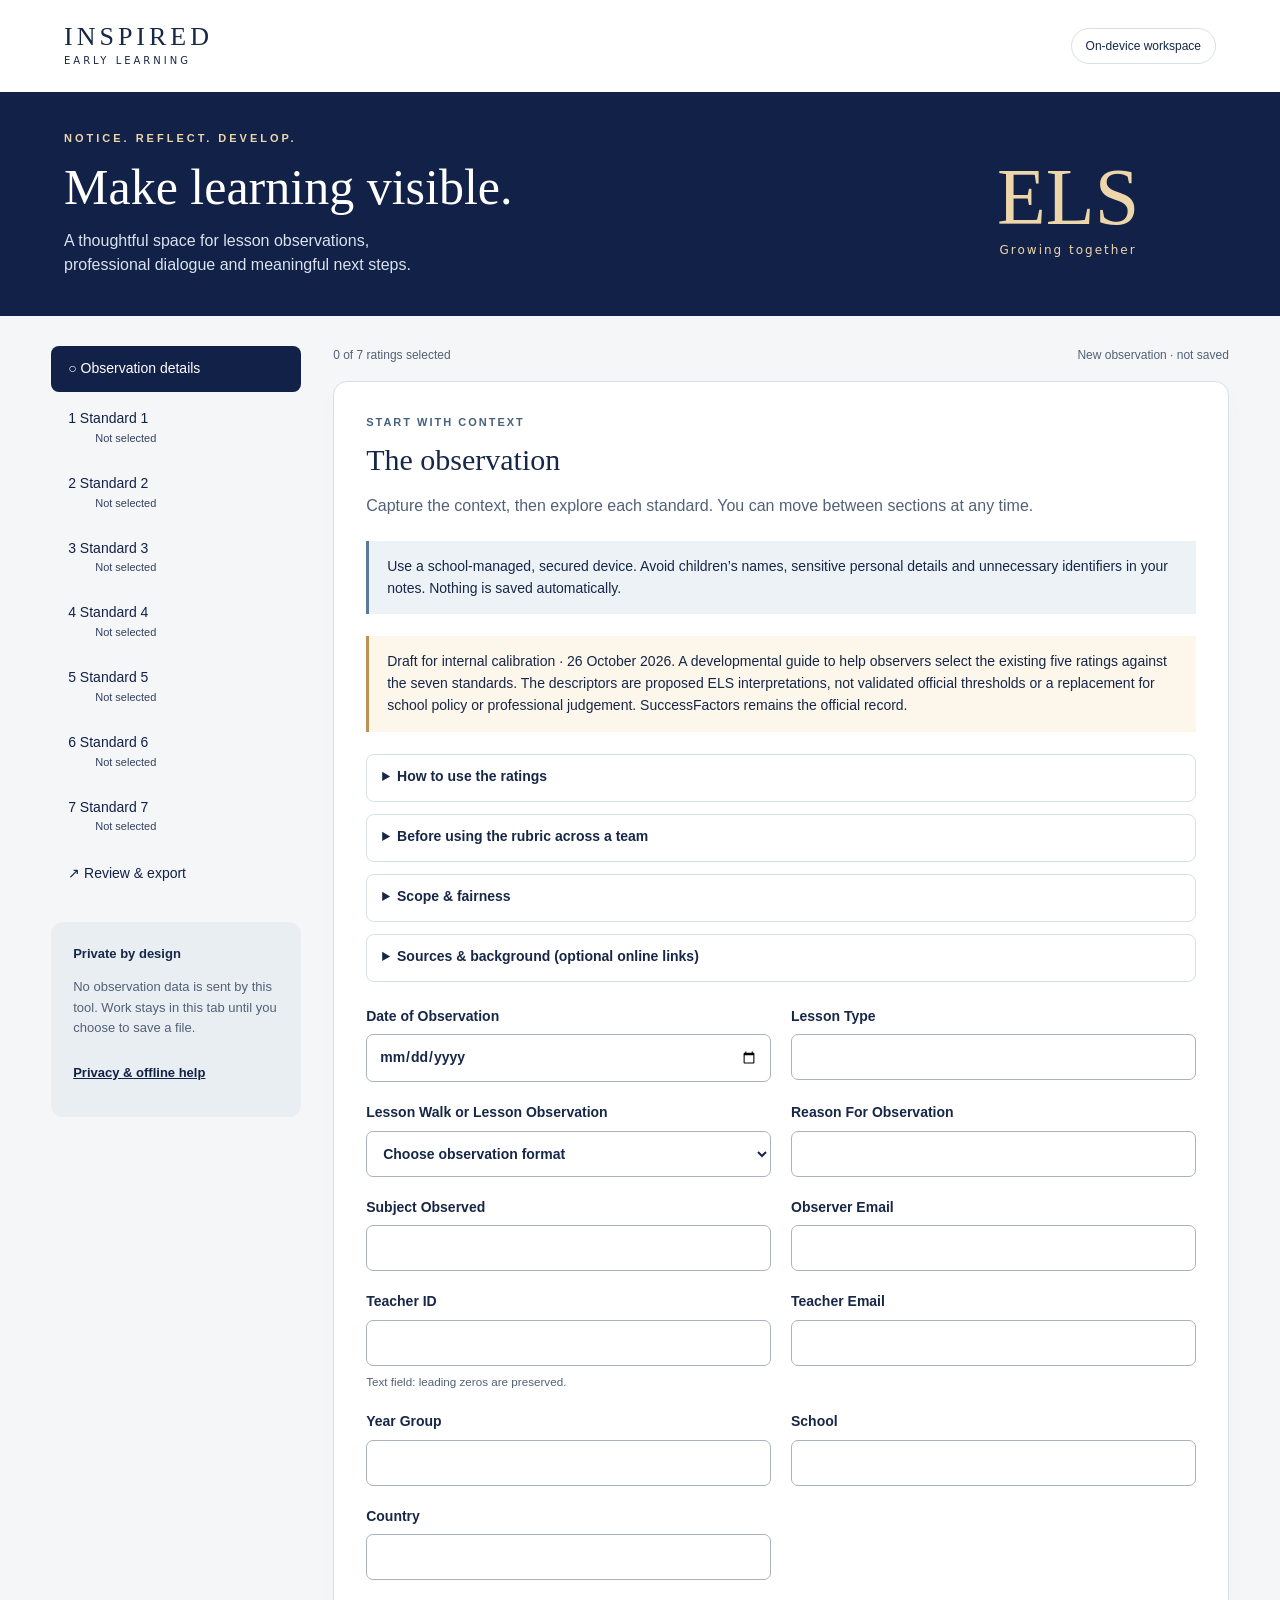
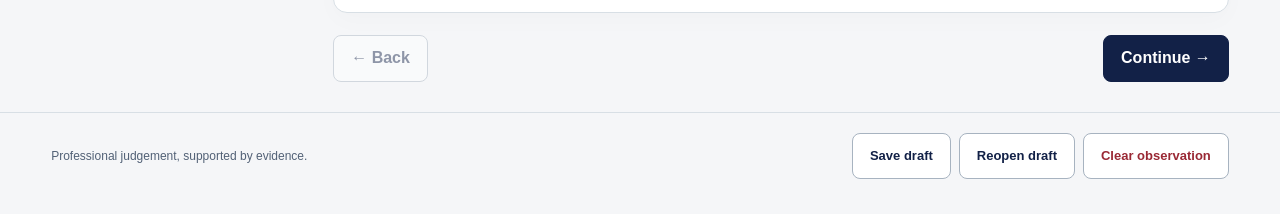
==== commit 52bed43f: "Change Early Learning brand mark to ELS" ====
--- a/offline-laptop.html
+++ b/offline-laptop.html
@@ -3,7 +3,7 @@
 aside,main,.grid,.field{min-width:0}section{overflow-wrap:anywhere}@media(max-width:900px){.workspace{grid-template-columns:minmax(0,1fr)}}
 </style></head><body>
 <a href="#main" class="skip">Skip to observation</a><header><div class="brand">INSPIRED <span>EARLY LEARNING</span></div><div class="privacy-pill">On-device workspace</div></header>
-<div class="hero"><div><div class="eyebrow">NOTICE. REFLECT. DEVELOP.</div><h1>Make learning visible.</h1><p>A thoughtful space for lesson observations,<br>professional dialogue and meaningful next steps.</p></div><div class="hero-mark" aria-hidden="true">el<span>Growing together</span></div></div>
+<div class="hero"><div><div class="eyebrow">NOTICE. REFLECT. DEVELOP.</div><h1>Make learning visible.</h1><p>A thoughtful space for lesson observations,<br>professional dialogue and meaningful next steps.</p></div><div class="hero-mark" aria-hidden="true">ELS<span>Growing together</span></div></div>
 <div class="workspace"><aside><nav aria-label="Observation steps" id="steps"></nav><div class="privacy-card"><strong>Private by design</strong><p>No observation data is sent by this tool. Work stays in this tab until you choose to save a file.</p><button class="link" id="privacy">Privacy & offline help</button></div></aside><main id="main" tabindex="-1"><div class="statusbar"><span id="progress"></span><span id="saveStatus" role="status">New observation · not saved</span></div><section id="view"></section><div class="navigation"><button id="back">← Back</button><button id="next" class="primary">Continue →</button></div></main></div>
 <footer><span>Professional judgement, supported by evidence.</span><div><button id="save">Save draft</button><button id="open">Reopen draft</button><button id="reset" class="danger">Clear observation</button></div></footer><input id="file" type="file" accept=".json,application/json" hidden><dialog id="dialog" aria-labelledby="dialogTitle" aria-describedby="dialogText"><form method="dialog"><h2 id="dialogTitle"></h2><div id="dialogText"></div><div class="dialog-actions"><button value="cancel">Cancel</button><button id="confirm" value="confirm" class="primary">Continue</button></div></form></dialog><script>window.RUBRIC = {"title": "ELS Observation Companion", "subtitle": "Evidence-led feedback for Early Learning heads, teachers and peer observers", "version": "Draft for internal calibration · 26 October 2026", "purpose": "A developmental guide to help observers select the existing five ratings against the seven standards. The descriptors are proposed ELS interpretations, not validated official thresholds or a replacement for school policy or professional judgement. SuccessFactors remains the official record.", "ratingOptions": [{"value": 0, "label": "Not Observed"}, {"value": 1, "label": "Critical Concern"}, {"value": 2, "label": "Has Areas to Develop"}, {"value": 3, "label": "Performing Well"}, {"value": 4, "label": "Outstanding"}], "ratingGuidance": ["Observe naturally occurring play, care routines, transitions and adult-guided experiences. A formal whole-group lesson is not required.", "For each standard, record what the adult did or said and how children responded. Separate direct observation, supplementary evidence and interpretation.", "Choose the best-supported rating for the standard, not a tick-count across the look-fors. Record mixed evidence, relevant context and the reason for the judgement.", "Use 0 - Not Observed when evidence is insufficient or no suitable opportunity arose. It is not zero performance, and it must not be included in an average. Do not use it to hide an observed concern.", "Level 2 identifies specific inconsistent or partially effective practice. Level 1 requires evidence of a serious failure in the relevant standard, not simply an area for improvement or a child finding something difficult.", "Level 3 is secure, effective practice. Level 4 requires convincing evidence of the additional precision, inclusion, agency or impact described, not merely the absence of a development point.", "Consider developmental starting points, language, disability, communication preferences and context. Judge the adult's opportunities and support, not uniform child attainment or progress at the same pace.", "Do not equate quality with expensive decor, silence, worksheets, early formal academics, English-only fluency or identical finished products.", "A short observation cannot establish progress over time or all aspects of professionalism. Identify what needs follow-up; do not invent evidence or force a judgement.", "The tool does not calculate an overall score. A serious concern must not be averaged away by stronger practice elsewhere.", "Follow the school's safeguarding procedures immediately where a safety or welfare concern arises. Recording a rating is not a substitute for reporting or acting.", "Use feedback to agree an evidenced strength, a manageable next step, appropriate support and a review date. Before consequential use, moderate judgements and consider evidence beyond one brief visit."], "calibration": {"title": "Before using the rubric across a team", "steps": ["Read a shared anonymised observation account and select ratings independently.", "Compare the evidence supporting each judgement, not personal impressions of the teacher.", "Discuss differences against the descriptors and identify where more evidence is needed.", "Pilot the wording with heads and teachers, then agree any school-level refinements before formal implementation."]}, "recordingPrompts": {"evidence": "What did the adult do or say? How did children respond? Include the context and distinguish observed from reported evidence.", "strengths": "Which practice worked well, and what evidence shows its effect?", "development": "What is the priority next step, what support is needed and how will improvement be recognised?", "teacherReflection": "What was your intention? What helped, what surprised you and what would you change?", "followUp": "What further evidence or agreed action is needed, who will support it and when will it be reviewed?"}, "sources": [{"title": "User-supplied observation export: els data.xlsx", "detail": "Export!L1:R1 supplies the exact seven standard titles; ratings in L2:R6 supply the existing five categories. No employee records are included in this tool."}, {"title": "Department of Basic Education (2015), The South African National Curriculum Framework for children from Birth to Four", "url": "https://www.education.gov.za/Portals/0/Documents/curriculum%20docs/NCF%202018/NCF%20English%202018%20web.pdf", "detail": "Background for flexible, holistic early learning within its birth-to-four scope. The 2018 URL contains the framework dated February 2015."}, {"title": "NAEYC, DAP: Observing, Documenting, and Assessing Children's Development and Learning", "url": "https://www.naeyc.org/resources/position-statements/dap/assessing-development/", "detail": "Background for ongoing, culturally and linguistically responsive observation that informs teaching. The proposed rubric is not endorsed or validated by NAEYC or DBE."}, {"title": "England: Department for Education, Development Matters (updated September 2023)", "url": "https://www.gov.uk/government/publications/development-matters--2/development-matters", "detail": "International cross-check for flexible planning, meaningful play, appropriate adult scaffolding and proportionate assessment. Non-statutory guidance for England, not an international teacher-rating scale."}, {"title": "Aotearoa New Zealand: Te Whāriki, assessment, planning and evaluation", "url": "https://tewhariki.tahurangi.education.govt.nz/assessment-planning-and-evaluation/5637165598.p", "detail": "International cross-check for noticing, responding and revisiting learning, child agency, family perspectives and evidence over time. Respect its bicultural context; these proposed ratings are not part of Te Whāriki."}, {"title": "United States: NAEYC, DAP teaching to enhance each child’s development and learning", "url": "https://www.naeyc.org/resources/position-statements/dap/enhance-development", "detail": "International cross-check for intentional teaching, choice, guided and self-directed play, inclusive access and culturally and linguistically responsive practice. NAEYC does not endorse this rubric."}], "exportCaveat": "The spreadsheet supports review and entry into SuccessFactors. It is not a verified automatic-import template. The supplied export has an apparent final-column heading error: AF1 repeats Standard Six: Areas of Development beside Standard Seven: Areas of Strength. Confirm the official mapping before any automated import.", "scopeNotes": ["Use the standard titles as authoritative headings; do not treat the sample appraisal narratives as calibrated exemplars.", "Apply expectations within the observed adult's role and opportunity, including teaching assistants or caregivers where relevant. Do not penalise responsibilities they do not hold.", "Collect only necessary information. Avoid child names and sensitive family or health details in routine observation notes; use the school's appropriate confidential processes where required."], "standards": [{"id": 1, "title": "Standard One: Sets high expectations and stretches and challenges every student", "elsInterpretation": "Every child is seen as capable and offered worthwhile, achievable next steps through play, exploration and growing independence, with appropriate support.", "lookFors": ["Expectations reflect individual starting points, interests and developmental readiness.", "Adult language, meaningful choices and responsibilities communicate confidence in children's capability.", "Accessible spaces and materials enable participation rather than simply looking attractive.", "Invitations, questions and problems extend thinking or skills without rushing formal academic learning."], "ratings": [{"value": 0, "label": "Not Observed", "descriptor": "There was no suitable opportunity, or too little evidence, to judge the match between expectations, access and challenge. Record what was seen and what needs checking. This is not a low performance rating, and an attractive room alone is not enough evidence to judge the standard.", "evidenceExample": "The observer sees prepared resources before children arrive, but cannot yet see how the adult uses them to support participation or challenge."}, {"value": 1, "label": "Critical Concern", "descriptor": "Observed expectations substantially and repeatedly mismatch children's needs or capabilities, seriously restricting participation or learning. The adult dismisses children's attempts, prevents them from trying, or persists with overwhelming demands without appropriate support. Alternatively, despite clear evidence of children's capabilities, opportunities remain persistently and substantially below their needs, seriously restricting learning. Record the impact and distinguish adult practice from constraints outside their control.", "evidenceExample": "Children repeatedly show that a task is inaccessible; the adult insists on identical outcomes, offers no workable support and dismisses their attempts."}, {"value": 2, "label": "Has Areas to Develop", "descriptor": "The adult encourages children and provides some suitable opportunities, but expectations, access or challenge are uneven. Some children receive useful support while others wait, repeat an already-secure task or have adults take over. Choices may be superficial or challenge may mean only more of the same. Identify which children or situations need a better entry point or extension.", "evidenceExample": "A construction invitation engages several children, but those ready for a harder problem only receive more blocks while another child's building is completed by the adult."}, {"value": 3, "label": "Performing Well", "descriptor": "The adult communicates belief in children's capability and provides accessible, purposeful experiences matched to their starting points. Meaningful choices, appropriate responsibilities and playful challenges encourage children to attempt, persevere and think. Support enables participation without routinely taking over; children who are ready can explore a worthwhile next step. Different outcomes and ways of participating are welcomed.", "evidenceExample": "Children build bridges for toy animals. The adult offers an accessible starting point to one child and invites another to test a longer span, allowing both to decide how to proceed."}, {"value": 4, "label": "Outstanding", "descriptor": "Across the available evidence, the adult skilfully combines ambitious individual next steps, inclusive access and genuine agency. Challenge grows from children's ideas and emerging capabilities; children investigate alternatives, refine approaches or use skills in new ways. The adult anticipates barriers and widens opportunities for less-visible children as well as confident contributors. The judgement rests on sustained quality and effect, not one impressive activity.", "evidenceExample": "As children test their bridges, the adult draws in different ideas and adjusts support so children choose new tests, revise designs and increasingly direct the investigation."}], "evidencePrompts": ["What makes this a worthwhile next step for these children, rather than repetition or an unrealistic demand?", "Who had meaningful choices and access, and who needed a different entry point or greater challenge?", "What did children attempt, reconsider or discover in response?"], "toddlerExample": "During filling and emptying, the adult offers reachable containers and a different-sized opening. Gestures, repeated attempts and requesting help can show challenge; spoken explanations are unnecessary.", "preschoolExample": "Children build a bridge for toy animals, test its strength and choose changes, with different supports rather than an expectation of identical bridges."}, {"id": 2, "title": "Standard Two: Uses responsive teaching which promotes excellent progress and outcomes", "elsInterpretation": "The adult notices children's responses, adjusts teaching and checks whether the adjustment helps. Progress is considered from each child's starting point, with evidence over time where available.", "lookFors": ["The adult listens and observes actions, gestures and communication, not only confident spoken answers.", "Pace, language, materials, grouping, support or challenge change in response to evidence.", "Modelling, prompts, dialogue and feedback help children try, think and act rather than simply receive an answer.", "The adult checks the effect of support and uses appropriate follow-up evidence to understand progress."], "ratings": [{"value": 0, "label": "Not Observed", "descriptor": "There is insufficient evidence of how the adult responds to children's learning. Record what further interaction or follow-up evidence is needed. A short visit may show responsive teaching without establishing progress over time; state that limit rather than claiming long-term outcomes. Lack of opportunity is not evidence of poor practice.", "evidenceExample": "A short visit captures children settling into an activity, but not enough adult-child interaction to judge how the adult adapts teaching."}, {"value": 1, "label": "Critical Concern", "descriptor": "The adult repeatedly ignores clear evidence of confusion, inaccessibility or disengagement and continues an unsuitable approach, substantially limiting learning. Responses dismiss attempts, routinely take over or prevent further thinking. When relevant longer-term evidence is available, clear unmet needs are disregarded rather than acted upon. Record what was observed and its effect, without inferring failure from a child's difficulty alone.", "evidenceExample": "Several children show they do not understand the instruction; the adult repeats it more forcefully without changing language, modelling or access, and prevents attempts at an alternative."}, {"value": 2, "label": "Has Areas to Develop", "descriptor": "The adult notices some responses and makes some useful changes, but checking and adaptation are inconsistent or delayed. They may rely mainly on confident speakers, provide generic praise or give help without checking its effect. Some children benefit while others remain unsure or insufficiently challenged. Feedback identifies a specific adjustment and how its effectiveness could be checked.", "evidenceExample": "The adult notices difficulty and models the task, but moves on without checking whether the child can now attempt it or needs different support."}, {"value": 3, "label": "Performing Well", "descriptor": "The adult observes and listens to different children, then adjusts teaching in response. Appropriate modelling, prompts, gestures, dialogue and feedback help children try again or extend their thinking. The adult allows response time and checks whether the change helps, maintaining suitable challenge. Where follow-up evidence is available, it shows next steps informed by children's own starting points rather than uniform attainment.", "evidenceExample": "After noticing a child struggle to stack pieces, the adult stabilises the base, models once and pauses; the next attempt informs whether support is maintained or reduced."}, {"value": 4, "label": "Outstanding", "descriptor": "Responsive teaching is precise and sustained across the available evidence. The adult tests assumptions, notices less-visible responses and refines adjustments after checking their effect. Support is sensitively reduced or changed so children increasingly direct their thinking and action. Relevant evidence across occasions, where available, shows how teaching is refined to promote meaningful individual progress; a single visit alone cannot establish that longer-term impact.", "evidenceExample": "An unexpected sorting rule prompts shared investigation. The adult checks different children's reasoning, offers a contrasting object and adjusts support again as children test and refine their ideas."}], "evidencePrompts": ["What did the adult notice, what changed, and what happened for the child afterwards?", "Whose understanding was checked through actions, gestures, language or attempted strategies?", "What is evidenced in this visit, and what claim about progress needs evidence from another occasion?"], "toddlerExample": "The adult responds to a child's difficulty with a stacking piece, changes the support and watches the next attempt before deciding what to do next.", "preschoolExample": "Children sort using an unexpected rule; the adult asks them to show it, offers a contrasting object and adapts the next invitation rather than correcting them immediately."}, {"id": 3, "title": "Standard Three: Subject and curriculum knowledge", "elsInterpretation": "The adult uses accurate knowledge of early learning and the curriculum to make ideas accessible and offer appropriate next possibilities, rather than expecting identical milestones from every child.", "lookFors": ["Accurate language, explanations and demonstrations in meaningful play, routines and exploration.", "Connections between individual children's existing understanding and accessible next possibilities.", "Recognition of ideas expressed through home languages, movement, gesture and communication supports.", "Materials, questions and scaffolds that deepen exploration without replacing children's thinking."], "ratings": [{"value": 0, "label": "Not Observed", "descriptor": "The available evidence is too limited to judge subject and curriculum knowledge, accuracy or use of developmental progression. Record what was seen and what needs checking. Do not treat limited visibility as weak knowledge or expect children to demonstrate particular attainment during the visit.", "evidenceExample": "A brief arrival interaction provides too little evidence of relevant explanations, demonstrations or curriculum decisions to judge the standard."}, {"value": 1, "label": "Critical Concern", "descriptor": "Observed explanations, demonstrations or expectations contain significant inaccuracies or are markedly mismatched to children's ways of learning and communicating. The adult persists despite clear evidence of misunderstanding or exclusion, materially undermining participation or developing understanding. Identify the specific practice and impact. A minor factual slip, promptly corrected, or an unfamiliar approach is not in itself Critical Concern.", "evidenceExample": "Across repeated shape comparisons, the adult insists rotated triangles are not triangles, rejects children's valid demonstrations and requires them to copy the false rule, materially undermining their developing understanding."}, {"value": 2, "label": "Has Areas to Develop", "descriptor": "Knowledge is broadly accurate, but connections, explanations or next steps are uneven. Opportunities to build on children's interests, understanding or communication are missed, and scaffolds sometimes simplify unnecessarily or move ahead too quickly. Children can participate, but exploration or understanding is not consistently extended. Identify the particular knowledge or application that needs strengthening.", "evidenceExample": "The adult names full and empty accurately but repeats the labels after a child begins comparing amounts, missing an opportunity to explore more and less."}, {"value": 3, "label": "Performing Well", "descriptor": "The adult uses accurate knowledge to connect learning with children's play, experiences and current understanding. Language, materials and demonstrations make ideas accessible through appropriate communication routes. Scaffolds offer manageable challenge without prescribing identical outcomes. Children can investigate and express ideas, and their responses inform whether the adult clarifies, extends or steps back.", "evidenceExample": "As children roll objects, the adult accurately describes movement, offers contrasting shapes and supports spoken or gestured predictions; children try ideas and notice differences."}, {"value": 4, "label": "Outstanding", "descriptor": "Accurate knowledge is used with particularly perceptive responsiveness to emerging ideas, unexpected questions or misconceptions. Precise connections and varied representations deepen exploration while preserving children's agency and inclusive access. Observed responses show children developing, revising or using ideas in new ways. Distinction rests on the quality and effect of these interactions, not accelerated content or universal mastery.", "evidenceExample": "A child's claim that heavy objects always sink prompts accessible comparisons; the adult supports predictions and revisiting explanations as children discover a heavy object that floats."}], "evidencePrompts": ["What did the adult say, demonstrate or select, and how accurate and accessible was it?", "What showed the child's current thinking, and how was it connected to an appropriate next possibility?", "How did children respond through language, gesture, movement or communication support?"], "toddlerExample": "A toddler fills and tips a container. The adult names actions, offers a second container and follows interest in comparing what each holds, without expecting counting or verbal explanations.", "preschoolExample": "Children investigate ramps. The adult introduces accurate language about steepness and distance and helps compare attempts while keeping children's own questions central."}, {"id": 4, "title": "Standard Four: Pedagogy and planning", "elsInterpretation": "Purposeful, flexible experiences, routines and environments combine child-led exploration with appropriate adult support. Planning is judged through thoughtful decisions and practice, not paperwork alone.", "lookFors": ["A developmentally appropriate purpose evident in experiences, routines, interactions or relevant planning context.", "Accessible spaces, materials and transitions that support participation, choice and exploration.", "A responsive balance of child-led play and purposeful adult modelling, questioning or direct support.", "Adaptation of pace, sequence, grouping or resources to children's responses and access needs."], "ratings": [{"value": 0, "label": "Not Observed", "descriptor": "There is insufficient evidence to judge the purpose, organisation or responsiveness of pedagogy and planning. Record the limits of the sample and a relevant follow-up question. Do not equate an unseen written plan with absent planning or ineffective teaching; intentions may be evident through interactions and decisions.", "evidenceExample": "Only the final moments of collection time were observed, with too little context to establish learning intentions, sequencing or pedagogical choices."}, {"value": 1, "label": "Critical Concern", "descriptor": "Observed organisation or teaching creates substantial barriers to participation or learning. Expectations, resources or pacing are markedly inappropriate, and the adult continues despite clear distress, exclusion or inability to engage. Control replaces meaningful agency, or absent adult support leaves children unable to access the experience. Describe the barrier and impact; a different teaching style alone is not a concern.", "evidenceExample": "Toddlers are kept in a prolonged adult-led task despite repeated distress and attempts to leave; no movement, alternative participation or responsive change is offered."}, {"value": 2, "label": "Has Areas to Develop", "descriptor": "Experiences have a recognisable purpose and some suitable opportunities for play, but organisation, sequencing or adult involvement is inconsistent. Resources, transitions or grouping create avoidable interruptions, or cues to adjust support and challenge are missed. Some engagement, choice or access is reduced. Specify the pedagogical decision to improve rather than assuming that more adult direction is needed.", "evidenceExample": "Children begin a purposeful building challenge, but limited materials and a lengthy explanation lead some to disengage; the adult adjusts only after repeated cues."}, {"value": 3, "label": "Performing Well", "descriptor": "Purposeful experiences and routines are coherently organised, with accessible resources and appropriate pacing. The adult balances child-led exploration with timely modelling, questions or direct support, adapting sequence or participation options when children's responses warrant it. Children make choices, remain meaningfully involved and encounter manageable challenge. Planning is evident in thoughtful decisions and responsive practice.", "evidenceExample": "During construction play, accessible materials support different approaches; the adult models a joining technique when requested, then steps back as children continue their own designs."}, {"value": 4, "label": "Outstanding", "descriptor": "Purpose, environment and adult contribution work together with exceptional responsiveness. The adult anticipates access barriers and adapts sensitively to emerging interests or challenge without losing meaningful direction. Modelling, collaboration and independent exploration are finely judged. Children sustain or deepen involvement, shape the experience and access challenge through different routes; elaborate resources and polished displays are not required.", "evidenceExample": "Children turn construction into bridge testing; the adult reorganises materials, offers optional stability demonstrations and supports varied roles, enabling children to refine their own designs."}], "evidencePrompts": ["What purpose was evident, and how did resources, sequence and adult contribution support it?", "Which children could choose, participate and access challenge, and what barriers were visible?", "What prompted the adult to intervene, adapt or step back, and what changed for children?"], "toddlerExample": "Reachable containers support filling play. The adult models when helpful and reduces crowding when toddlers signal frustration, allowing each to continue exploring in their own way.", "preschoolExample": "Children plan a pretend cafe. The adult supports accessible roles, introduces a writing or number tool when it serves the play and adapts as children's ideas develop."}, {"id": 5, "title": "Standard Five: Assessment, monitoring and interventions", "elsInterpretation": "The adult notices and interprets children's participation, thinking and communication, chooses proportionate support and revisits its effect. Everyday evidence informs next steps without unnecessary testing or labelling.", "lookFors": ["Observation and listening distinguish what a child did or communicated from the adult's interpretation.", "Interpretation considers context, strengths, language, communication and access needs.", "Purposeful support is linked to an observed learning need, barrier or emerging understanding.", "The adult revisits responses, adjusts support and uses appropriate records or follow-up evidence when available."], "ratings": [{"value": 0, "label": "Not Observed", "descriptor": "The sample does not reveal enough of the observation, interpretation, response and review process to judge. A support decision may have occurred before the visit or its effect may not yet be visible. Record the evidence gap and a follow-up question. Missing records or an unobserved intervention alone do not demonstrate weak assessment.", "evidenceExample": "Adapted materials are offered, but the brief visit gives no evidence of the observation informing them, their intended purpose or the child's response."}, {"value": 1, "label": "Critical Concern", "descriptor": "The adult disregards clear evidence of difficulty or exclusion, makes consequential unsupported judgements, or persists with inappropriate support despite adverse responses. Assessment demands or interpretations substantially misrepresent the child's communication or understanding, restricting meaningful access or causing avoidable distress. Record the specific practice and impact; do not infer a diagnosis or treat difference as deficit.", "evidenceExample": "The adult treats home-language use as proof of not understanding and removes a child from shared problem-solving despite gestures showing relevant ideas."}, {"value": 2, "label": "Has Areas to Develop", "descriptor": "The adult notices some relevant cues and offers generally appropriate support, but interpretation, response or review is inconsistent. Adjustments may be generic, delayed or insufficiently linked to the observed need. Children receive some help, but its usefulness is not checked when an opportunity arises. Identify the missing link rather than requiring more paperwork or formal testing.", "evidenceExample": "After noticing difficulty with a joining tool, the adult offers another tool but does not check whether it enables the child to continue building."}, {"value": 3, "label": "Performing Well", "descriptor": "The adult notices specific evidence, considers its meaning in context and chooses a proportionate response. Support builds on strengths and addresses an observed need without unnecessary labelling or removal from play. Its effect is checked when possible and support adjusted, or a sensible next check identified. Relevant records and follow-up evidence inform next steps where available; progress claims stay within the evidence.", "evidenceExample": "The adult notices repeated difficulty joining pieces, models a grip and watches the next attempt; adapted pieces then help the child continue independently."}, {"value": 4, "label": "Outstanding", "descriptor": "The adult interprets subtle or conflicting evidence thoughtfully, checking assumptions through accessible opportunities rather than premature conclusions. Targeted support is precise, minimally intrusive and responsive to agency. Its effect is revisited and support refined or withdrawn appropriately. Available evidence informs purposeful next steps and shows improved access, participation or understanding; distinction rests on assessment quality, not record volume or unverified long-term gains.", "evidenceExample": "When a child avoids group storytelling, the adult checks understanding through puppets, notices confident responses, adjusts participation options and revisits whether the child can contribute comfortably."}], "evidencePrompts": ["What exactly did the child do or communicate, and which interpretations remain uncertain?", "What support followed, and why was it appropriate to this child and context?", "What response was observed, or what follow-up will check whether the support helps?"], "toddlerExample": "A toddler repeatedly abandons a posting toy. The adult notices an awkward opening, changes the toy's position and watches the next attempt before deciding whether further support is needed.", "preschoolExample": "A child contributes little to a group story. Pictures, puppets or home-language resources help the adult check understanding and adapt participation, then review the child's response."}, {"id": 6, "title": "Standard Six: Student welfare and classroom management", "elsInterpretation": "Children feel safe, known and included. Adults protect dignity, respond to emotions and support growing independence through predictable, flexible routines.", "lookFors": ["Warm, respectful interactions and active supervision throughout play, care and transitions.", "Co-regulation, positive guidance and reasonable adjustments rather than shame, threats or forced compliance.", "Accessible routines and choices that support participation, autonomy and safe independence.", "Prompt, appropriate responses to distress, risk and safeguarding concerns within the adult's role."], "ratings": [{"value": 0, "label": "Not Observed", "descriptor": "There is not enough relevant evidence to judge this standard. Record which routines or interactions were seen and what further evidence is needed. Do not treat an uneventful short visit as proof that all welfare procedures are secure, or use this option to avoid recording a concern that was observed.", "evidenceExample": "The observer arrives as the session ends; too little interaction or supervision is seen to judge. A further observation is needed."}, {"value": 1, "label": "Critical Concern", "descriptor": "Observed practice presents a serious risk to children's safety, dignity or emotional security, or basic supervision and respectful guidance are substantially absent. A single serious incident is sufficient to require immediate action; repetition or evidence of actual harm is not required. Examples include humiliating responses, unsafe handling, ignoring significant distress or inadequate supervision. Follow the school's safeguarding procedures immediately, without waiting for a rating discussion.", "evidenceExample": "An adult humiliates a distressed child rather than responding safely and supportively. The observer records the words and actions and reports the concern promptly."}, {"value": 2, "label": "Has Areas to Develop", "descriptor": "Relationships are generally caring and basic routines are present, but guidance, supervision arrangements or support for regulation and participation are inconsistent. Some children wait unnecessarily, receive repeated corrections or struggle to access routines without useful support. The evidence indicates a specific improvement need rather than a serious safety or dignity failure; any such failure must be escalated separately.", "evidenceExample": "A long transition leads to repeated corrections. Visual cues and individual support are offered only after several children become distressed or disengaged."}, {"value": 3, "label": "Performing Well", "descriptor": "The adult maintains respectful relationships, active supervision and predictable, developmentally appropriate routines. They notice distress, offer calm co-regulation and adapt guidance to individual communication and support needs. Children can make appropriate choices, seek help and practise independence. Transitions and boundaries protect safety without expecting silence, immobility or identical behaviour from every child.", "evidenceExample": "The adult prepares children for a transition, supports one child with a visual cue and offers calm reassurance while others move safely to the next activity."}, {"value": 4, "label": "Outstanding", "descriptor": "Secure, inclusive practice is sustained across the available evidence. The adult anticipates barriers, adjusts routines sensitively and skilfully helps children develop their own regulation, communication and problem-solving strategies. Children increasingly use familiar supports, seek help and care for one another in developmentally appropriate ways. This judgement rests on the quality of support and its effect, not a perfectly quiet group.", "evidenceExample": "Across play and a difficult transition, the adult's timely adaptations help children communicate needs, recover from distress and rejoin at their own pace without exclusion or shame."}], "evidencePrompts": ["What did the adult do when a child needed reassurance, a boundary or help to participate, and how did the child respond?", "How were supervision, transitions, dignity and individual access maintained?", "What is directly observed, and which welfare procedures need separate verification?"], "toddlerExample": "An adult names an emotion, stays close and offers a familiar object or simple choice, allowing time to settle rather than demanding immediate compliance.", "preschoolExample": "An adult supports children to explain a conflict using words, gesture or pictures, agree a safe next step and return to play."}, {"id": 7, "title": "Standard Seven: Professionalism", "elsInterpretation": "The adult acts ethically, reflects on practice and works constructively with colleagues and families within agreed responsibilities. Evidence beyond the observation is often needed.", "lookFors": ["Respectful, confidential and ethical communication about children, families and colleagues.", "Preparedness, appropriate use of resources and reliable fulfilment of agreed role responsibilities.", "Constructive collaboration, clear adult roles and openness to feedback.", "Reflection and professional learning that lead to a specific, evidenced improvement in practice."], "ratings": [{"value": 0, "label": "Not Observed", "descriptor": "The available evidence is too limited to judge professionalism fairly. A short classroom visit may reveal collaboration or preparedness but not communication with families, reliability over time or responses to feedback. Record the aspects seen and arrange appropriate follow-up evidence. Absence of an opportunity to demonstrate a responsibility is not evidence of poor professionalism.", "evidenceExample": "The observer sees a prepared activity, but has no evidence of agreed responsibilities, collaborative work or professional reflection beyond this short visit."}, {"value": 1, "label": "Critical Concern", "descriptor": "Specific, substantiated evidence shows a serious breach of professional responsibility or conduct, such as a significant confidentiality breach, discriminatory treatment or failure to act on a safeguarding concern. Do not infer this rating from personality, hearsay or disagreement alone. Record facts and follow the relevant safeguarding or management process; the rubric does not determine disciplinary outcomes.", "evidenceExample": "A serious confidentiality breach is directly observed and recorded factually. The concern is referred through the school's agreed process rather than left only in observation feedback."}, {"value": 2, "label": "Has Areas to Develop", "descriptor": "Professional conduct is broadly respectful, but evidence identifies inconsistent preparation, communication, collaboration or fulfilment of an agreed responsibility. Reflection may describe events without identifying an actionable change, or agreed feedback is not yet reliably translated into practice. Specify the responsibility, evidence and support needed. Do not judge commitment through optional social attendance, personal style or unpaid extra work.", "evidenceExample": "Unclear agreed roles leave two adults duplicating an activity while another group waits; the post-observation discussion identifies a need for joint preparation and clearer communication."}, {"value": 3, "label": "Performing Well", "descriptor": "Available evidence shows respectful, ethical conduct, appropriate preparation and constructive collaboration. The adult fulfils evidenced role responsibilities, protects confidentiality, seeks or responds to relevant feedback and identifies practical next steps. Communication with families and colleagues is clear and appropriate where there is evidence to assess it. They understand when to seek guidance and act within their role.", "evidenceExample": "Adults share clear roles, discuss a child's needs privately and use feedback to agree a specific adjustment and review date."}, {"value": 4, "label": "Outstanding", "descriptor": "Evidence across relevant interactions and follow-up demonstrates consistently strong professional judgement and reflection that improves practice. The adult evaluates the impact of changes, seeks appropriate perspectives and contributes constructively to shared learning within their role. Their collaboration strengthens continuity for children and colleagues. This is not awarded for popularity, long working hours or responsibilities the adult has not had an opportunity to demonstrate.", "evidenceExample": "A follow-up discussion and records show how feedback led to an agreed change, how its effect on children was reviewed and how useful learning was shared with colleagues."}], "evidencePrompts": ["Which professional responsibilities are evidenced, by what source and over what period?", "What feedback or reflection led to a change, and what evidence shows its effect?", "Does the adult have the role, resources and opportunity to demonstrate the expectation?"], "toddlerExample": "The adult shares a relevant care or communication observation privately with the responsible colleague and agrees how the child's routine will remain consistent.", "preschoolExample": "The adult and colleague review children's responses to an investigation and agree a better question or resource for the next session."}], "internationalContext": "The rubric is a proposed local synthesis informed by early-years principles from South Africa, the United States, England and Aotearoa New Zealand. These frameworks have different purposes and contexts. None defines or validates the five employee-performance ratings used here."};
 </script><script>/* Dependency-free data model and typed OOXML export. No formulas or external links. */
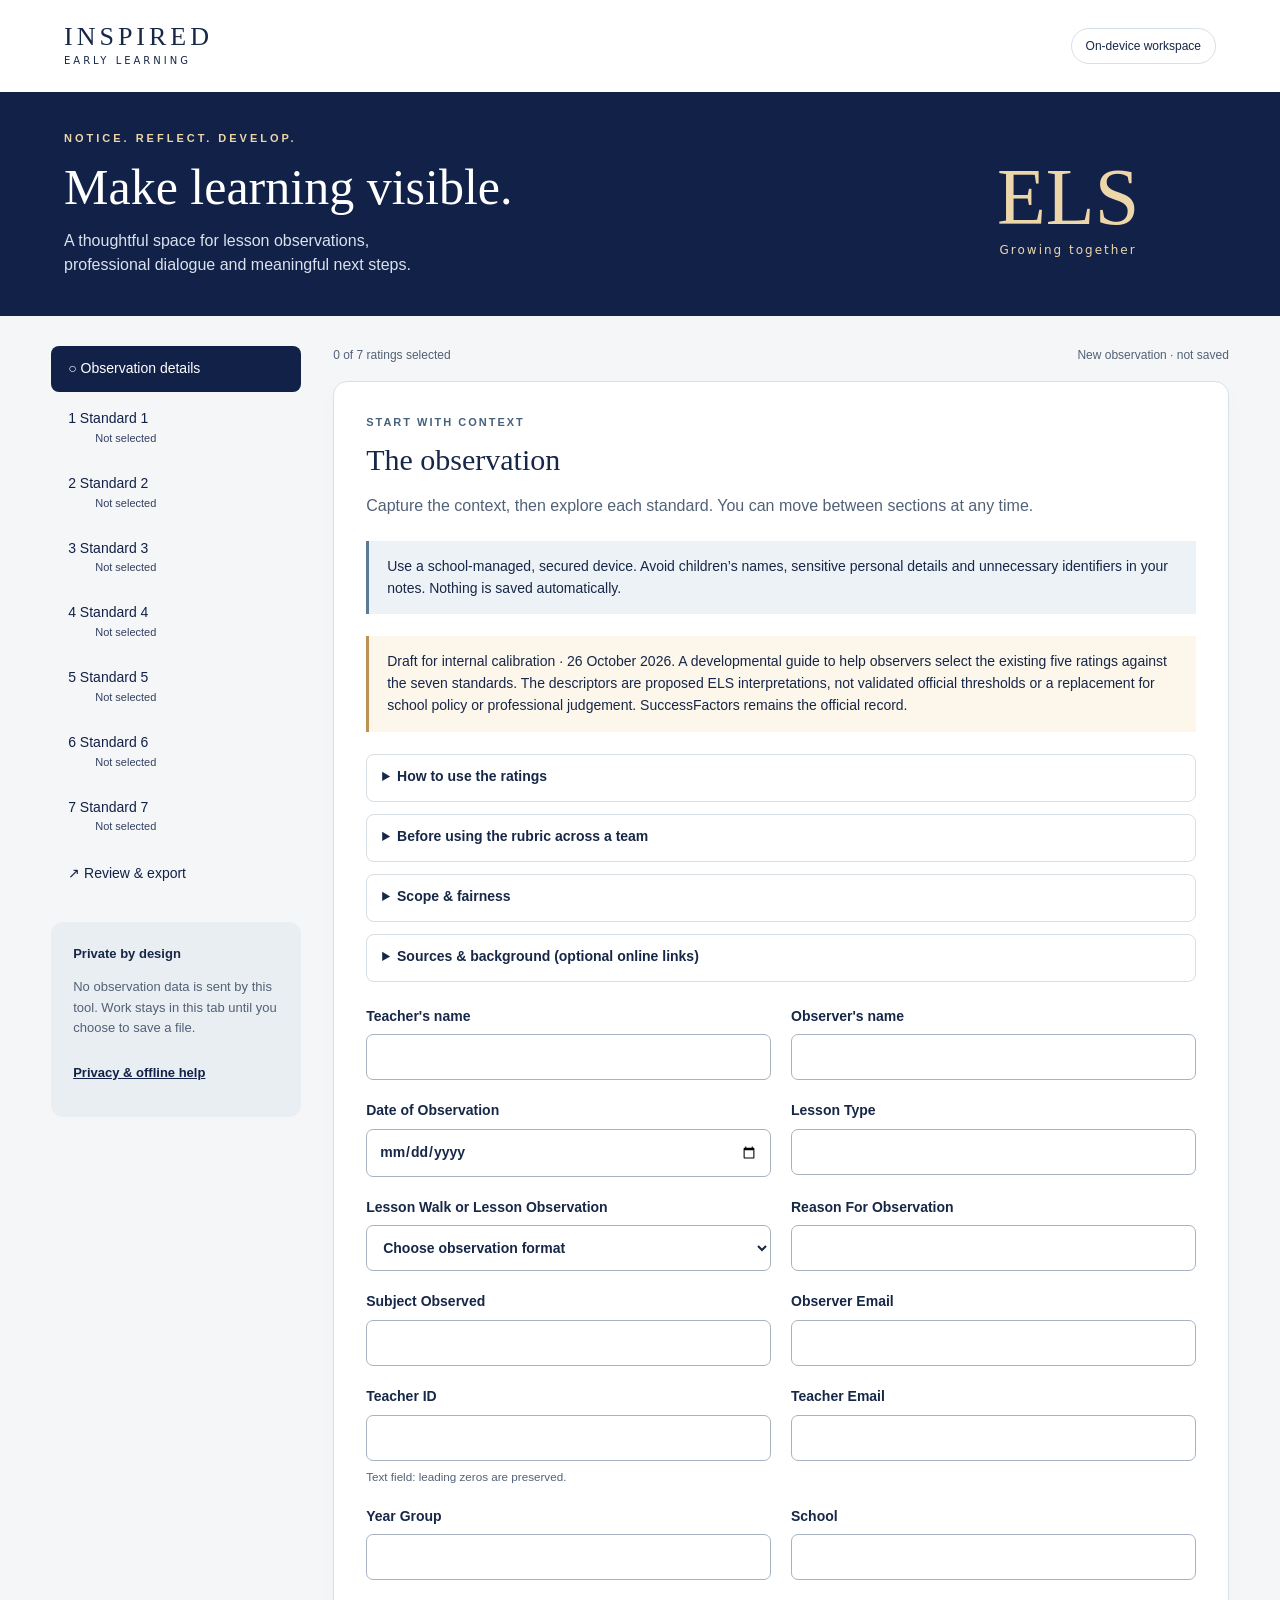
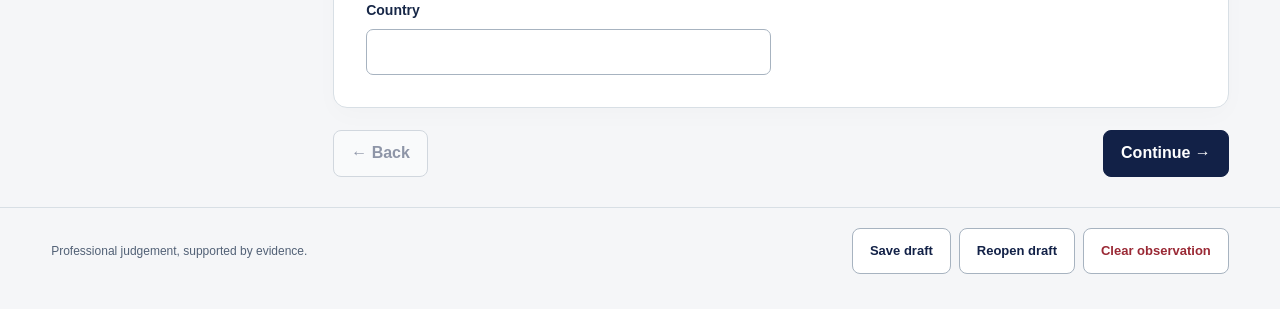
==== commit 91d1dc4b: "Add teacher and observer names with compatible draft and Excel export" ====
--- a/offline-laptop.html
+++ b/offline-laptop.html
@@ -10,15 +10,17 @@
 (function(root){
 const headings=['Standard One: Sets high expectations and stretches and challenges every student','Standard Two: Uses responsive teaching which promotes excellent progress and outcomes','Standard Three: Subject and curriculum knowledge','Standard Four: Pedagogy and planning','Standard Five: Assessment, monitoring and interventions','Standard Six: Student welfare and classroom management','Standard Seven: Professionalism'];
 const labels=['0 - Not Observed','1- Critical Concern','2 - Has Areas to Develop','3 - Performing Well','4 - Outstanding'];
-const fields=['Date of Observation','Lesson Type','Lesson Walk or Lesson Observation','Reason For Observation','Subject Observed','Observer Email','Teacher ID','Teacher Email','Year Group','School','Country'];
+const entryFields=['Date of Observation','Lesson Type','Lesson Walk or Lesson Observation','Reason For Observation','Subject Observed','Observer Email','Teacher ID','Teacher Email','Year Group','School','Country'];
+const nameFields=["Teacher's name","Observer's name"];
+const fields=[...nameFields,...entryFields];
 const blank=()=>({format:'inspired-els-observation',version:1,metadata:Object.fromEntries(fields.map(f=>[f,''])),standards:headings.map(()=>({rating:null,evidence:'',strengths:'',development:''}))});
-function validate(x){if(!x||x.format!=='inspired-els-observation'||x.version!==1||!x.metadata||!Array.isArray(x.standards)||x.standards.length!==7)throw Error('This is not a supported observation draft.');const out=blank();for(const f of fields){if(typeof x.metadata[f]!=='string'||x.metadata[f].length>32767)throw Error('Invalid metadata field.');out.metadata[f]=x.metadata[f];}out.standards=x.standards.map(s=>{if(!s||!(s.rating===null||Number.isInteger(s.rating)&&s.rating>=0&&s.rating<=4))throw Error('Invalid rating.');let v={rating:s.rating};for(const k of ['evidence','strengths','development']){if(typeof s[k]!=='string'||s[k].length>32767)throw Error('Invalid observation text.');v[k]=s[k];}return v;});return out;}
+function validate(x){if(!x||x.format!=='inspired-els-observation'||x.version!==1||!x.metadata||!Array.isArray(x.standards)||x.standards.length!==7)throw Error('This is not a supported observation draft.');const out=blank();for(const f of fields){if(nameFields.includes(f)&&x.metadata[f]===undefined)continue;if(typeof x.metadata[f]!=='string'||x.metadata[f].length>32767)throw Error('Invalid metadata field.');out.metadata[f]=x.metadata[f];}out.standards=x.standards.map(s=>{if(!s||!(s.rating===null||Number.isInteger(s.rating)&&s.rating>=0&&s.rating<=4))throw Error('Invalid rating.');let v={rating:s.rating};for(const k of ['evidence','strengths','development']){if(typeof s[k]!=='string'||s[k].length>32767)throw Error('Invalid observation text.');v[k]=s[k];}return v;});return out;}
 function xml(s){return String(s).replace(/[\u0000-\u0008\u000B\u000C\u000E-\u001F\uFFFE\uFFFF]/g,'').replace(/&/g,'&amp;').replace(/</g,'&lt;').replace(/>/g,'&gt;').replace(/"/g,'&quot;').replace(/'/g,'&apos;');}
 const enc=new TextEncoder();function crc32(a){let c=~0;for(const b of a){c^=b;for(let j=0;j<8;j++)c=(c>>>1)^((c&1)?0xedb88320:0);}return(c^~0)>>>0;}
 function zip(files){let parts=[],central=[],offset=0;const h=(n)=>{let b=new Uint8Array(n);return[b,new DataView(b.buffer)];};for(const [name,value]of Object.entries(files)){let n=enc.encode(name),d=enc.encode(value),c=crc32(d),[a,v]=h(30);v.setUint32(0,0x04034b50,true);v.setUint16(4,20,true);v.setUint32(14,c,true);v.setUint32(18,d.length,true);v.setUint32(22,d.length,true);v.setUint16(26,n.length,true);parts.push(a,n,d);let[b,w]=h(46);w.setUint32(0,0x02014b50,true);w.setUint16(4,20,true);w.setUint16(6,20,true);w.setUint32(16,c,true);w.setUint32(20,d.length,true);w.setUint32(24,d.length,true);w.setUint16(28,n.length,true);w.setUint32(42,offset,true);central.push(b,n);offset+=30+n.length+d.length;}let size=central.reduce((n,a)=>n+a.length,0),[e,v]=h(22);v.setUint32(0,0x06054b50,true);v.setUint16(8,Object.keys(files).length,true);v.setUint16(10,Object.keys(files).length,true);v.setUint32(12,size,true);v.setUint32(16,offset,true);let all=[...parts,...central,e],out=new Uint8Array(all.reduce((n,a)=>n+a.length,0)),p=0;for(let a of all){out.set(a,p);p+=a.length;}return out;}
 function col(i){let s='';for(i++;i;i=Math.floor((i-1)/26))s=String.fromCharCode(65+(i-1)%26)+s;return s;}
 function sheet(rows,width=30){return '<?xml version="1.0" encoding="UTF-8" standalone="yes"?><worksheet xmlns="http://schemas.openxmlformats.org/spreadsheetml/2006/main"><sheetViews><sheetView workbookViewId="0"><pane ySplit="1" topLeftCell="A2" activePane="bottomLeft" state="frozen"/></sheetView></sheetViews><cols><col min="1" max="'+Math.max(...rows.map(r=>r.length))+'" width="'+width+'" customWidth="1"/></cols><sheetData>'+rows.map((row,r)=>'<row r="'+(r+1)+'"'+(r===0?' ht="60" customHeight="1"':'')+'>'+row.map((value,c)=>'<c r="'+col(c)+(r+1)+'" s="'+(r===0?1:0)+'" t="inlineStr"><is><t xml:space="preserve">'+xml(value)+'</t></is></c>').join('')+'</row>').join('')+'</sheetData></worksheet>';}
-function workbook(d){validate(d);let headers=[...fields,...headings,...headings.flatMap(h=>[h.split(':')[0]+' Strengths',h.split(':')[0]+' Development'])];let values=[...fields.map(f=>d.metadata[f]),...d.standards.map(s=>s.rating===null?'':labels[s.rating]),...d.standards.flatMap(s=>[s.strengths,s.development])];let evidence=[['Standard','Observer-selected rating','Evidence / context'],...headings.map((h,i)=>[h,d.standards[i].rating===null?'Not selected':labels[d.standards[i].rating],d.standards[i].evidence])];let notes=[['About this export','Guidance'],['Purpose','Manual entry aid. SuccessFactors is the official record. This is NOT a verified SuccessFactors import.'],['Ratings','0 - Not Observed means absence of evidence, never zero performance. Blank ratings mean not selected. No overall average is calculated.'],['Privacy','This file is unencrypted and contains confidential information if entered. Store only in school-approved secure locations.'],['Teacher ID','Stored as text to preserve leading zeros. All entered values are literal text, never formulas.'],['Correction','Standard Seven development is correctly labelled; the source AF1 typo is not repeated.']];
+function workbook(d){d=validate(d);let headers=[...entryFields,...headings,...headings.flatMap(h=>[h.split(':')[0]+' Strengths',h.split(':')[0]+' Development']),...nameFields];let values=[...entryFields.map(f=>d.metadata[f]),...d.standards.map(s=>s.rating===null?'':labels[s.rating]),...d.standards.flatMap(s=>[s.strengths,s.development]),...nameFields.map(f=>d.metadata[f])];let evidence=[['Standard','Observer-selected rating','Evidence / context'],...headings.map((h,i)=>[h,d.standards[i].rating===null?'Not selected':labels[d.standards[i].rating],d.standards[i].evidence])];let notes=[['About this export','Guidance'],['Additional names',"Teacher's name (AG) and Observer's name (AH) are supplemental text fields. Existing Entry aid columns A:AF retain their original order. This is not a verified import template."],['Purpose','Manual entry aid. SuccessFactors is the official record. This is NOT a verified SuccessFactors import.'],['Ratings','0 - Not Observed means absence of evidence, never zero performance. Blank ratings mean not selected. No overall average is calculated.'],['Privacy','This file is unencrypted and contains confidential information if entered. Store only in school-approved secure locations.'],['Teacher ID','Stored as text to preserve leading zeros. All entered values are literal text, never formulas.'],['Correction','Standard Seven development is correctly labelled; the source AF1 typo is not repeated.']];
 let files={'[Content_Types].xml':'<Types xmlns="http://schemas.openxmlformats.org/package/2006/content-types"><Default Extension="rels" ContentType="application/vnd.openxmlformats-package.relationships+xml"/><Default Extension="xml" ContentType="application/xml"/><Override PartName="/xl/workbook.xml" ContentType="application/vnd.openxmlformats-officedocument.spreadsheetml.sheet.main+xml"/><Override PartName="/xl/styles.xml" ContentType="application/vnd.openxmlformats-officedocument.spreadsheetml.styles+xml"/>'+[1,2,3].map(i=>'<Override PartName="/xl/worksheets/sheet'+i+'.xml" ContentType="application/vnd.openxmlformats-officedocument.spreadsheetml.worksheet+xml"/>').join('')+'</Types>', '_rels/.rels':'<Relationships xmlns="http://schemas.openxmlformats.org/package/2006/relationships"><Relationship Id="rId1" Type="http://schemas.openxmlformats.org/officeDocument/2006/relationships/officeDocument" Target="xl/workbook.xml"/></Relationships>','xl/workbook.xml':'<workbook xmlns="http://schemas.openxmlformats.org/spreadsheetml/2006/main" xmlns:r="http://schemas.openxmlformats.org/officeDocument/2006/relationships"><sheets><sheet name="Entry aid" sheetId="1" r:id="rId1"/><sheet name="Evidence" sheetId="2" r:id="rId2"/><sheet name="Read me" sheetId="3" r:id="rId3"/></sheets></workbook>','xl/_rels/workbook.xml.rels':'<Relationships xmlns="http://schemas.openxmlformats.org/package/2006/relationships">'+[1,2,3].map(i=>'<Relationship Id="rId'+i+'" Type="http://schemas.openxmlformats.org/officeDocument/2006/relationships/worksheet" Target="worksheets/sheet'+i+'.xml"/>').join('')+'<Relationship Id="rId4" Type="http://schemas.openxmlformats.org/officeDocument/2006/relationships/styles" Target="styles.xml"/></Relationships>','xl/styles.xml':'<styleSheet xmlns="http://schemas.openxmlformats.org/spreadsheetml/2006/main"><fonts count="2"><font><sz val="11"/><name val="Calibri"/></font><font><b/><color rgb="FFFFFFFF"/><sz val="11"/><name val="Calibri"/></font></fonts><fills count="3"><fill><patternFill patternType="none"/></fill><fill><patternFill patternType="gray125"/></fill><fill><patternFill patternType="solid"><fgColor rgb="FF122147"/><bgColor indexed="64"/></patternFill></fill></fills><borders count="1"><border/></borders><cellStyleXfs count="1"><xf/></cellStyleXfs><cellXfs count="2"><xf numFmtId="49" fontId="0" fillId="0" borderId="0" xfId="0" applyAlignment="1"><alignment vertical="top" wrapText="1"/></xf><xf numFmtId="49" fontId="1" fillId="2" borderId="0" xfId="0" applyAlignment="1"><alignment vertical="top" wrapText="1"/></xf></cellXfs><cellStyles count="1"><cellStyle name="Normal" xfId="0" builtinId="0"/></cellStyles></styleSheet>','xl/worksheets/sheet1.xml':sheet([headers,values]),'xl/worksheets/sheet2.xml':sheet(evidence,65),'xl/worksheets/sheet3.xml':sheet(notes,70)};return zip(files);}
 root.ELS={headings,labels,fields,blank,validate,workbook};if(typeof module!=='undefined')module.exports=root.ELS;
 })(typeof window!=='undefined'?window:globalThis);
